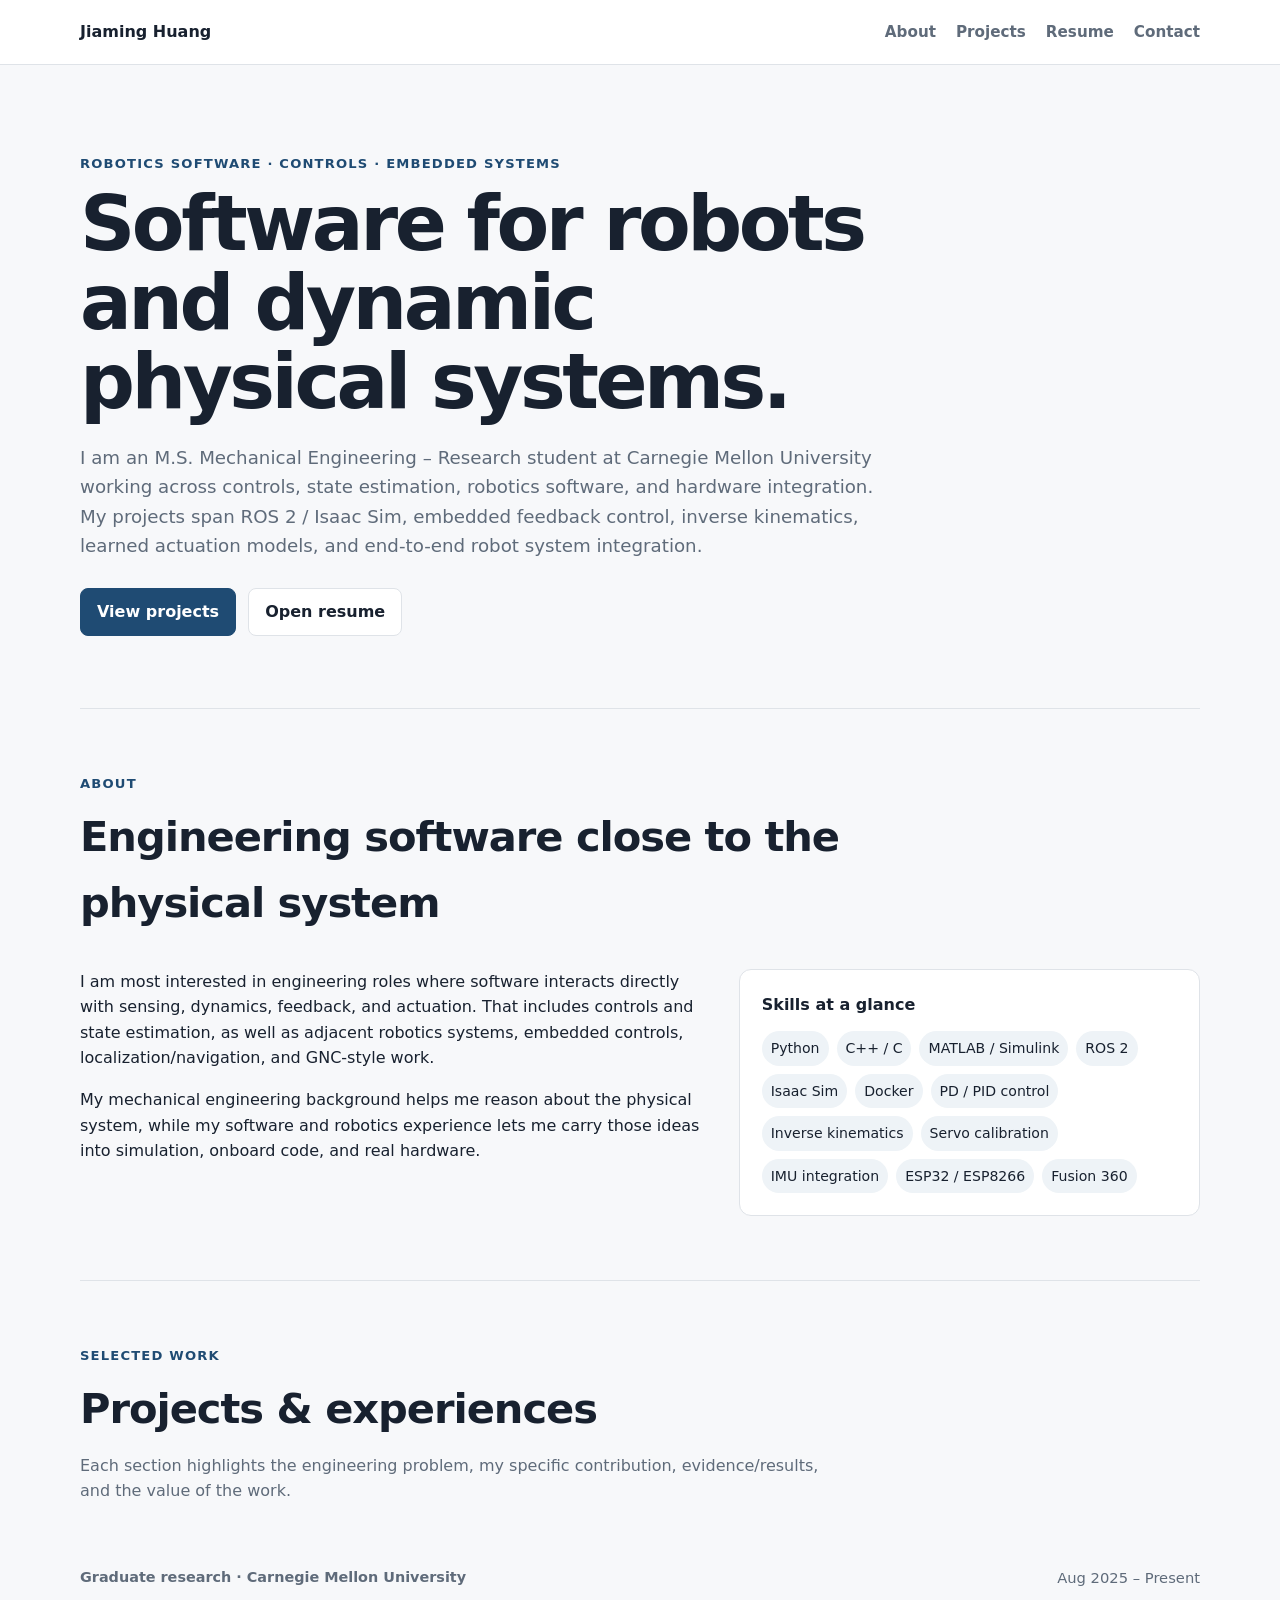
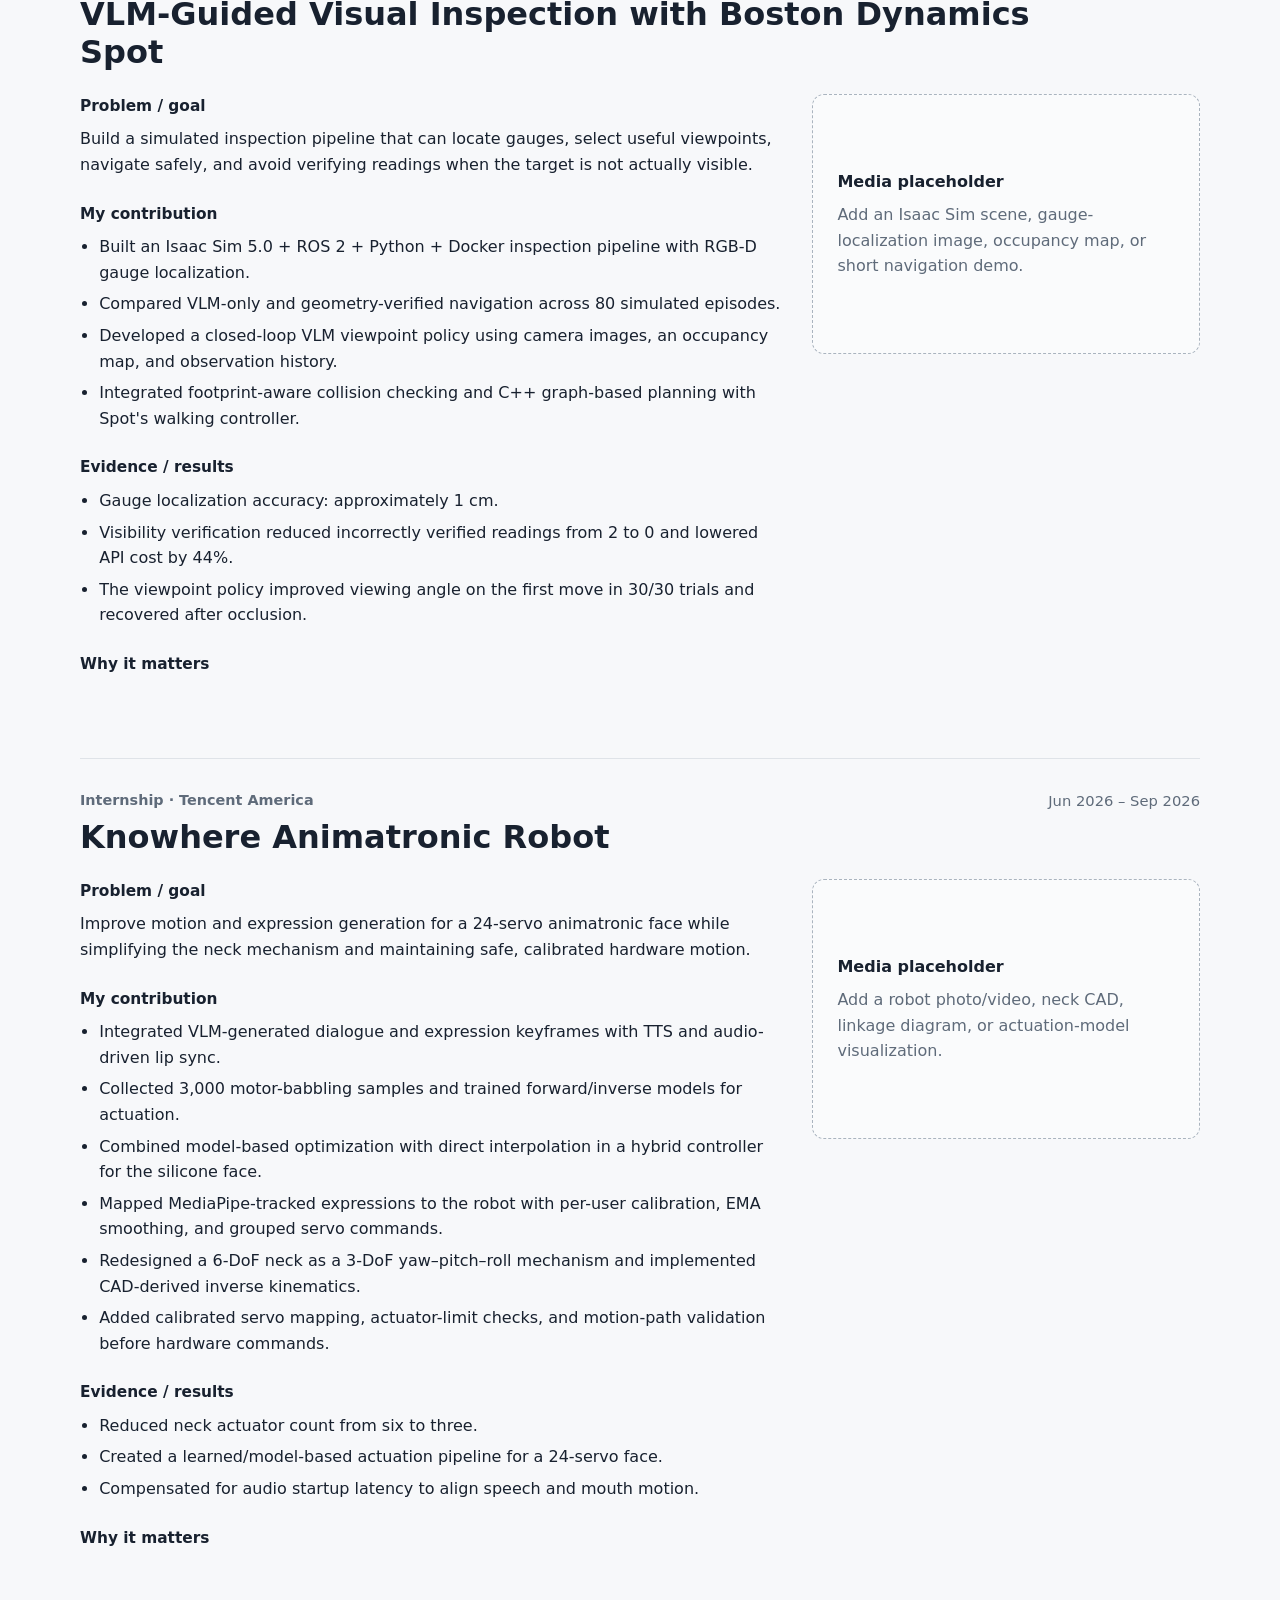
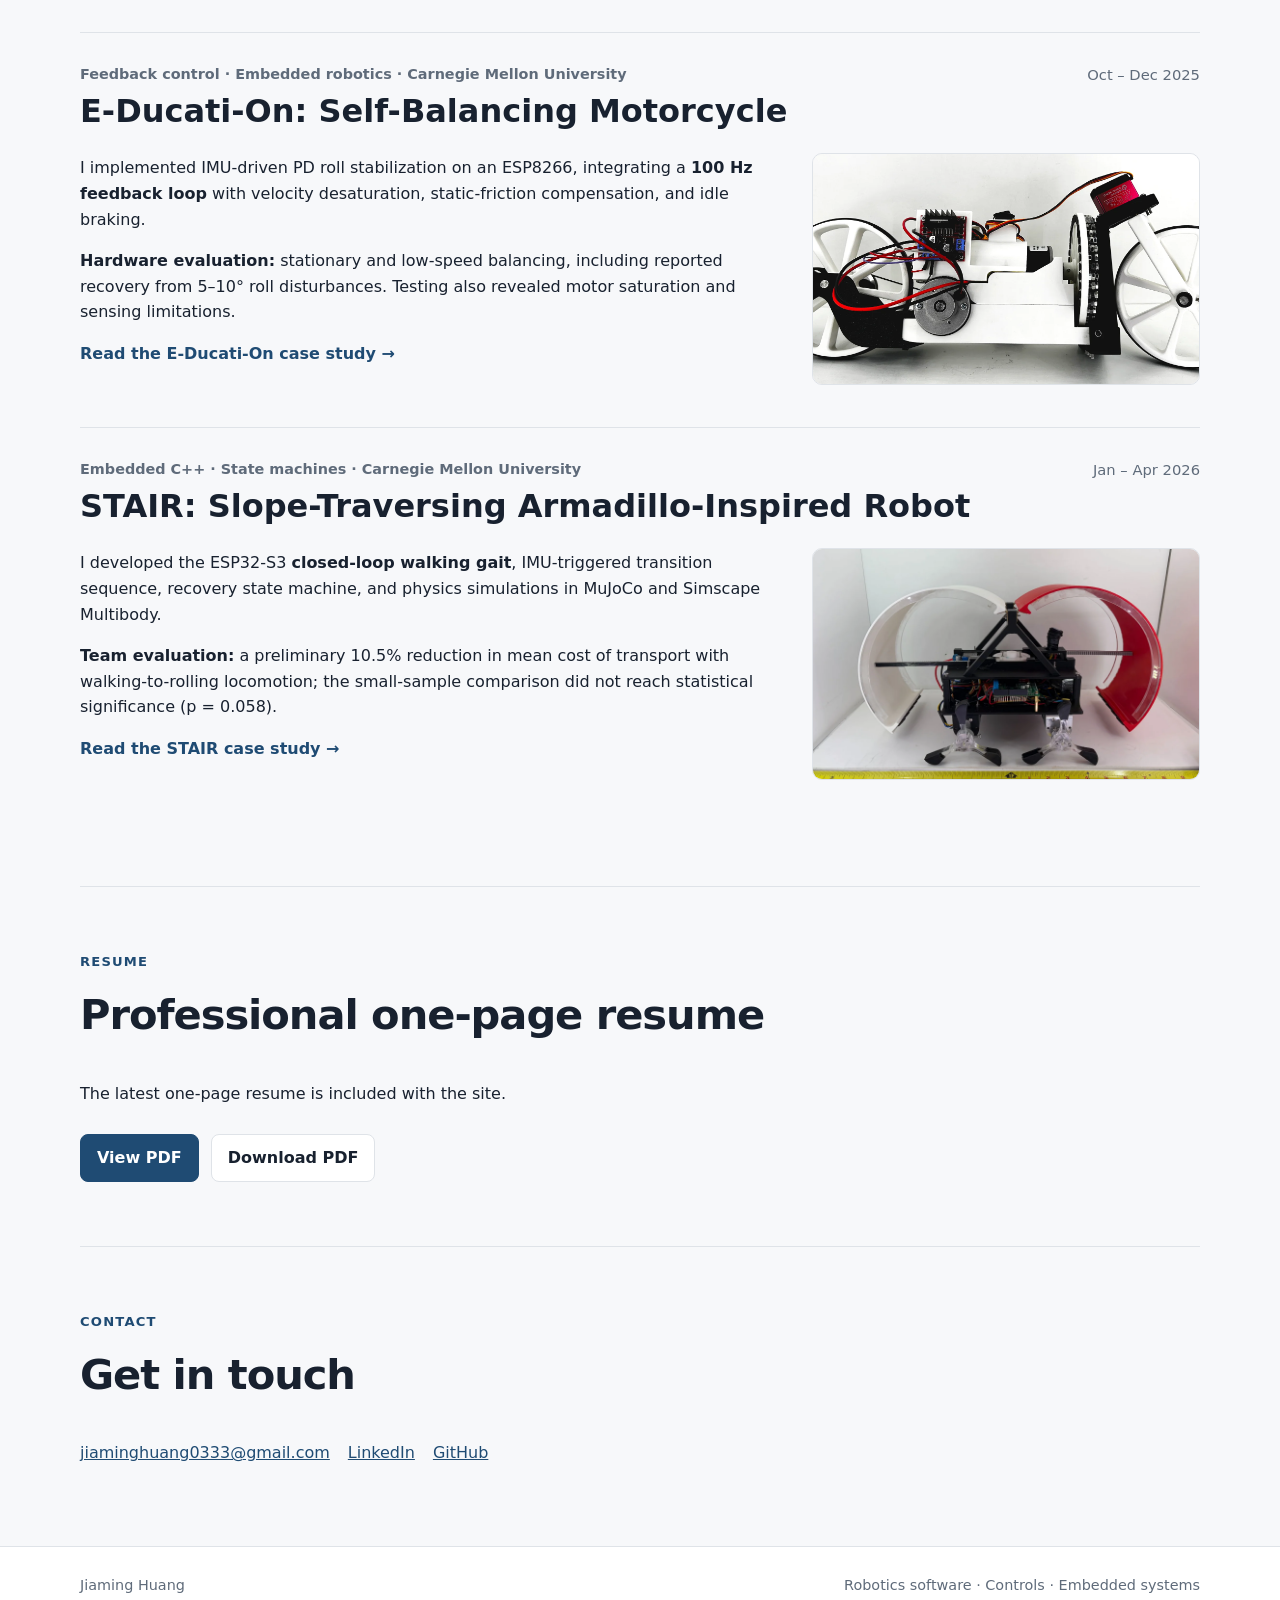
==== index.html @ e92d114f "Add files via upload Update STAIR and E-Ducati-On portfolio pages" ====
<!DOCTYPE html>
<html lang="en">
<head>
  <meta charset="UTF-8" />
  <meta name="viewport" content="width=device-width, initial-scale=1.0" />
  <meta name="description" content="Jiaming Huang — robotics software, controls, state estimation, and embedded systems portfolio." />
  <title>Jiaming Huang | Engineering Portfolio</title>
  <link rel="stylesheet" href="styles.css" />
</head>
<body>
  <header class="site-header">
    <div class="wrap nav-wrap">
      <a class="brand" href="#top">Jiaming Huang</a>
      <nav aria-label="Primary navigation">
        <a href="#about">About</a>
        <a href="#work">Projects</a>
        <a href="#resume">Resume</a>
        <a href="#contact">Contact</a>
      </nav>
    </div>
  </header>

  <main id="top">
    <section class="hero wrap">
      <p class="eyebrow">Robotics Software · Controls · Embedded Systems</p>
      <h1>Software for robots and dynamic physical systems.</h1>
      <p class="lede">
        I am an M.S. Mechanical Engineering – Research student at Carnegie Mellon University
        working across controls, state estimation, robotics software, and hardware integration.
        My projects span ROS 2 / Isaac Sim, embedded feedback control, inverse kinematics,
        learned actuation models, and end-to-end robot system integration.
      </p>
      <div class="hero-actions">
        <a class="button primary" href="#work">View projects</a>
        <a class="button secondary" href="assets/Jiaming_Huang_Resume.pdf" target="_blank" rel="noopener">Open resume</a>
      </div>
    </section>

    <section id="about" class="section wrap">
      <div class="section-heading">
        <p class="eyebrow">About</p>
        <h2>Engineering software close to the physical system</h2>
      </div>

      <div class="about-grid">
        <div>
          <p>
            I am most interested in engineering roles where software interacts directly with
            sensing, dynamics, feedback, and actuation. That includes controls and state estimation,
            as well as adjacent robotics systems, embedded controls, localization/navigation, and GNC-style work.
          </p>
          <p>
            My mechanical engineering background helps me reason about the physical system,
            while my software and robotics experience lets me carry those ideas into simulation,
            onboard code, and real hardware.
          </p>
        </div>

        <aside class="skills-card" aria-label="Skills at a glance">
          <h3>Skills at a glance</h3>
          <div class="chips">
            <span>Python</span><span>C++ / C</span><span>MATLAB / Simulink</span>
            <span>ROS 2</span><span>Isaac Sim</span><span>Docker</span>
            <span>PD / PID control</span><span>Inverse kinematics</span><span>Servo calibration</span>
            <span>IMU integration</span><span>ESP32 / ESP8266</span><span>Fusion 360</span>
          </div>
        </aside>
      </div>
    </section>

    <section id="work" class="section wrap">
      <div class="section-heading">
        <p class="eyebrow">Selected work</p>
        <h2>Projects & experiences</h2>
        <p class="section-intro">
          Each section highlights the engineering problem, my specific contribution,
          evidence/results, and the value of the work.
        </p>
      </div>

      <article class="project">
        <div class="project-topline">
          <div>
            <p class="project-kicker">Graduate research · Carnegie Mellon University</p>
            <h3>VLM-Guided Visual Inspection with Boston Dynamics Spot</h3>
          </div>
          <p class="project-date">Aug 2025 – Present</p>
        </div>

        <div class="project-grid">
          <div class="project-copy">
            <h4>Problem / goal</h4>
            <p>
              Build a simulated inspection pipeline that can locate gauges, select useful viewpoints,
              navigate safely, and avoid verifying readings when the target is not actually visible.
            </p>

            <h4>My contribution</h4>
            <ul>
              <li>Built an Isaac Sim 5.0 + ROS 2 + Python + Docker inspection pipeline with RGB-D gauge localization.</li>
              <li>Compared VLM-only and geometry-verified navigation across 80 simulated episodes.</li>
              <li>Developed a closed-loop VLM viewpoint policy using camera images, an occupancy map, and observation history.</li>
              <li>Integrated footprint-aware collision checking and C++ graph-based planning with Spot's walking controller.</li>
            </ul>

            <h4>Evidence / results</h4>
            <ul>
              <li>Gauge localization accuracy: approximately 1 cm.</li>
              <li>Visibility verification reduced incorrectly verified readings from 2 to 0 and lowered API cost by 44%.</li>
              <li>The viewpoint policy improved viewing angle on the first move in 30/30 trials and recovered after occlusion.</li>
            </ul>

            <h4>Why it matters</h4>
            <p class="placeholder-empty" aria-hidden="true"></p>
          </div>

          <div class="media-placeholder">
            <strong>Media placeholder</strong>
            <span>Add an Isaac Sim scene, gauge-localization image, occupancy map, or short navigation demo.</span>
          </div>
        </div>
      </article>

      <article class="project">
        <div class="project-topline">
          <div>
            <p class="project-kicker">Internship · Tencent America</p>
            <h3>Knowhere Animatronic Robot</h3>
          </div>
          <p class="project-date">Jun 2026 – Sep 2026</p>
        </div>

        <div class="project-grid">
          <div class="project-copy">
            <h4>Problem / goal</h4>
            <p>
              Improve motion and expression generation for a 24-servo animatronic face while
              simplifying the neck mechanism and maintaining safe, calibrated hardware motion.
            </p>

            <h4>My contribution</h4>
            <ul>
              <li>Integrated VLM-generated dialogue and expression keyframes with TTS and audio-driven lip sync.</li>
              <li>Collected 3,000 motor-babbling samples and trained forward/inverse models for actuation.</li>
              <li>Combined model-based optimization with direct interpolation in a hybrid controller for the silicone face.</li>
              <li>Mapped MediaPipe-tracked expressions to the robot with per-user calibration, EMA smoothing, and grouped servo commands.</li>
              <li>Redesigned a 6-DoF neck as a 3-DoF yaw–pitch–roll mechanism and implemented CAD-derived inverse kinematics.</li>
              <li>Added calibrated servo mapping, actuator-limit checks, and motion-path validation before hardware commands.</li>
            </ul>

            <h4>Evidence / results</h4>
            <ul>
              <li>Reduced neck actuator count from six to three.</li>
              <li>Created a learned/model-based actuation pipeline for a 24-servo face.</li>
              <li>Compensated for audio startup latency to align speech and mouth motion.</li>
            </ul>

            <h4>Why it matters</h4>
            <p class="placeholder-empty" aria-hidden="true"></p>
          </div>

          <div class="media-placeholder">
            <strong>Media placeholder</strong>
            <span>Add a robot photo/video, neck CAD, linkage diagram, or actuation-model visualization.</span>
          </div>
        </div>
      </article>

      <article class="project project-preview" aria-labelledby="ducati-preview-title">
        <div class="project-topline">
          <div><p class="project-kicker">Feedback control · Embedded robotics · Carnegie Mellon University</p><h3 id="ducati-preview-title">E-Ducati-On: Self-Balancing Motorcycle</h3></div>
          <p class="project-date">Oct – Dec 2025</p>
        </div>
        <div class="project-grid">
          <div class="project-copy">
            <p>I implemented IMU-driven PD roll stabilization on an ESP8266, integrating a <strong>100 Hz feedback loop</strong> with velocity desaturation, static-friction compensation, and idle braking.</p>
            <p><strong>Hardware evaluation:</strong> stationary and low-speed balancing, including reported recovery from 5–10° roll disturbances. Testing also revealed motor saturation and sensing limitations.</p>
            <p><a class="project-read-link" href="projects/e-ducati-on.html">Read the E-Ducati-On case study →</a></p>
          </div>
          <a class="project-thumbnail" href="projects/e-ducati-on.html" aria-label="Read E-Ducati-On project page">
            <img src="assets/projects/ducati/prototype.webp" alt="Completed E-Ducati-On reaction-wheel motorcycle prototype" loading="lazy" />
          </a>
        </div>
      </article>

      <article class="project project-preview" aria-labelledby="stair-preview-title">
        <div class="project-topline">
          <div><p class="project-kicker">Embedded C++ · State machines · Carnegie Mellon University</p><h3 id="stair-preview-title">STAIR: Slope-Traversing Armadillo-Inspired Robot</h3></div>
          <p class="project-date">Jan – Apr 2026</p>
        </div>
        <div class="project-grid">
          <div class="project-copy">
            <p>I developed the ESP32-S3 <strong>closed-loop walking gait</strong>, IMU-triggered transition sequence, recovery state machine, and physics simulations in MuJoCo and Simscape Multibody.</p>
            <p><strong>Team evaluation:</strong> a preliminary 10.5% reduction in mean cost of transport with walking-to-rolling locomotion; the small-sample comparison did not reach statistical significance (p = 0.058).</p>
            <p><a class="project-read-link" href="projects/stair.html">Read the STAIR case study →</a></p>
          </div>
          <a class="project-thumbnail" href="projects/stair.html" aria-label="Read STAIR project page">
            <img src="assets/projects/stair/walking.webp" alt="STAIR robot with shell open in walking configuration" loading="lazy" />
          </a>
        </div>
      </article>
    </section>

    <section id="resume" class="section wrap">
      <div class="section-heading">
        <p class="eyebrow">Resume</p>
        <h2>Professional one-page resume</h2>
      </div>
      <p>The latest one-page resume is included with the site.</p>
      <div class="hero-actions">
        <a class="button primary" href="assets/Jiaming_Huang_Resume.pdf" target="_blank" rel="noopener">View PDF</a>
        <a class="button secondary" href="assets/Jiaming_Huang_Resume.pdf" download>Download PDF</a>
      </div>
    </section>

    <section id="contact" class="section wrap">
      <div class="section-heading">
        <p class="eyebrow">Contact</p>
        <h2>Get in touch</h2>
      </div>
      <p class="contact-links">
        <a href="mailto:jiaminghuang0333@gmail.com">jiaminghuang0333@gmail.com</a>
        <a href="https://linkedin.com/in/jiaming-huang033" target="_blank" rel="noopener">LinkedIn</a>
        <a href="https://github.com/Jerry031902" target="_blank" rel="noopener">GitHub</a>
      </p>
    </section>
  </main>

  <footer>
    <div class="wrap footer-inner">
      <span>Jiaming Huang</span>
      <span>Robotics software · Controls · Embedded systems</span>
    </div>
  </footer>
</body>
</html>
---- styles.css ----
* { box-sizing: border-box; }

:root {
  --bg: #f7f8fa;
  --surface: #ffffff;
  --text: #18212f;
  --muted: #5f6b7a;
  --border: #dfe3e8;
  --accent: #1f4b73;
  --accent-dark: #173854;
  --chip: #eef3f7;
  --max: 1120px;
}

html { scroll-behavior: smooth; }

body {
  margin: 0;
  font-family: Inter, ui-sans-serif, system-ui, -apple-system, BlinkMacSystemFont, "Segoe UI", sans-serif;
  background: var(--bg);
  color: var(--text);
  line-height: 1.6;
}

a { color: var(--accent); }
.wrap { width: min(var(--max), calc(100% - 40px)); margin: 0 auto; }

.site-header {
  position: sticky;
  top: 0;
  z-index: 20;
  background: rgba(255,255,255,.95);
  border-bottom: 1px solid var(--border);
  backdrop-filter: blur(8px);
}

.nav-wrap {
  min-height: 64px;
  display: flex;
  align-items: center;
  justify-content: space-between;
  gap: 24px;
}

.brand { color: var(--text); font-weight: 700; text-decoration: none; }
nav { display: flex; flex-wrap: wrap; gap: 20px; }
nav a { color: var(--muted); text-decoration: none; font-size: .95rem; font-weight: 600; }
nav a:hover, nav a:focus { color: var(--text); }

.hero { padding: 88px 0 72px; }
.eyebrow {
  margin: 0 0 10px;
  color: var(--accent);
  font-size: .82rem;
  font-weight: 750;
  letter-spacing: .09em;
  text-transform: uppercase;
}

h1,h2,h3,h4,p { margin-top: 0; }
h1 {
  max-width: 850px;
  margin-bottom: 22px;
  font-size: clamp(2.4rem,6vw,4.9rem);
  line-height: 1.03;
  letter-spacing: -.045em;
}
.lede { max-width: 820px; color: var(--muted); font-size: 1.14rem; }

.hero-actions { display: flex; flex-wrap: wrap; gap: 12px; margin-top: 28px; }
.button {
  display: inline-block;
  padding: 10px 16px;
  border: 1px solid var(--border);
  border-radius: 8px;
  font-weight: 700;
  text-decoration: none;
}
.button.primary { background: var(--accent); border-color: var(--accent); color: white; }
.button.primary:hover,.button.primary:focus { background: var(--accent-dark); }
.button.secondary { background: white; color: var(--text); }

.section { padding: 64px 0; border-top: 1px solid var(--border); }
.section-heading { max-width: 760px; margin-bottom: 32px; }
.section-heading h2 { margin-bottom: 10px; font-size: clamp(1.8rem,4vw,2.6rem); letter-spacing: -.025em; }
.section-intro { color: var(--muted); }

.about-grid {
  display: grid;
  grid-template-columns: 1.35fr 1fr;
  gap: 36px;
  align-items: start;
}

.skills-card {
  padding: 22px;
  background: var(--surface);
  border: 1px solid var(--border);
  border-radius: 12px;
}
.skills-card h3 { margin-bottom: 14px; font-size: 1rem; }

.chips { display: flex; flex-wrap: wrap; gap: 8px; }
.chips span {
  padding: 6px 9px;
  background: var(--chip);
  border-radius: 999px;
  font-size: .88rem;
}

.project { padding: 30px 0 42px; border-top: 1px solid var(--border); }
.project:first-of-type { border-top: 0; }
.project-topline {
  display: flex;
  justify-content: space-between;
  gap: 20px;
  align-items: start;
  margin-bottom: 22px;
}
.project-kicker { margin-bottom: 6px; color: var(--muted); font-size: .9rem; font-weight: 650; }
.project h3 { margin-bottom: 0; font-size: clamp(1.35rem,3vw,2rem); line-height: 1.2; }
.project-date { color: var(--muted); white-space: nowrap; font-size: .92rem; }

.project-grid {
  display: grid;
  grid-template-columns: 1.45fr .8fr;
  gap: 30px;
  align-items: start;
}
.project-copy h4 { margin: 24px 0 8px; font-size: .96rem; }
.project-copy h4:first-child { margin-top: 0; }
.project-copy ul { margin-top: 0; padding-left: 1.2rem; }
.project-copy li + li { margin-top: 6px; }

.media-placeholder {
  min-height: 260px;
  padding: 24px;
  border: 1px dashed #aab4bf;
  border-radius: 12px;
  background: #fafbfc;
  display: flex;
  flex-direction: column;
  justify-content: center;
  gap: 8px;
  color: var(--muted);
}
.media-placeholder strong { color: var(--text); }

.contact-links { display: flex; flex-wrap: wrap; gap: 18px; }

footer { border-top: 1px solid var(--border); background: white; }
.footer-inner {
  min-height: 76px;
  display: flex;
  align-items: center;
  justify-content: space-between;
  gap: 24px;
  color: var(--muted);
  font-size: .9rem;
}

@media (max-width: 800px) {
  .about-grid,.project-grid { grid-template-columns: 1fr; }
  .project-topline { flex-direction: column; }
  .project-date { white-space: normal; }
}

@media (max-width: 620px) {
  .wrap { width: min(var(--max), calc(100% - 28px)); }
  .nav-wrap { align-items: flex-start; flex-direction: column; padding: 12px 0; }
  nav { gap: 14px; }
  .hero { padding: 64px 0 48px; }
  .footer-inner { align-items: flex-start; flex-direction: column; justify-content: center; padding: 20px 0; }
}

.placeholder-empty { min-height: 1rem; }

.why-placeholder {
  min-height: 0.8rem;
  margin: 0;
}

/* Homepage previews for finished case studies. */
.project-preview .project-copy > p { max-width:700px; }
.project-preview .project-grid { align-items:center; }
.project-read-link { text-decoration:none; font-weight:700; }
.project-read-link:hover,.project-read-link:focus { text-decoration:underline; }
.project-thumbnail { display:block; }
.project-thumbnail img { display:block; width:100%; aspect-ratio:5/3; object-fit:cover; background:white; border:1px solid var(--border); border-radius:10px; }
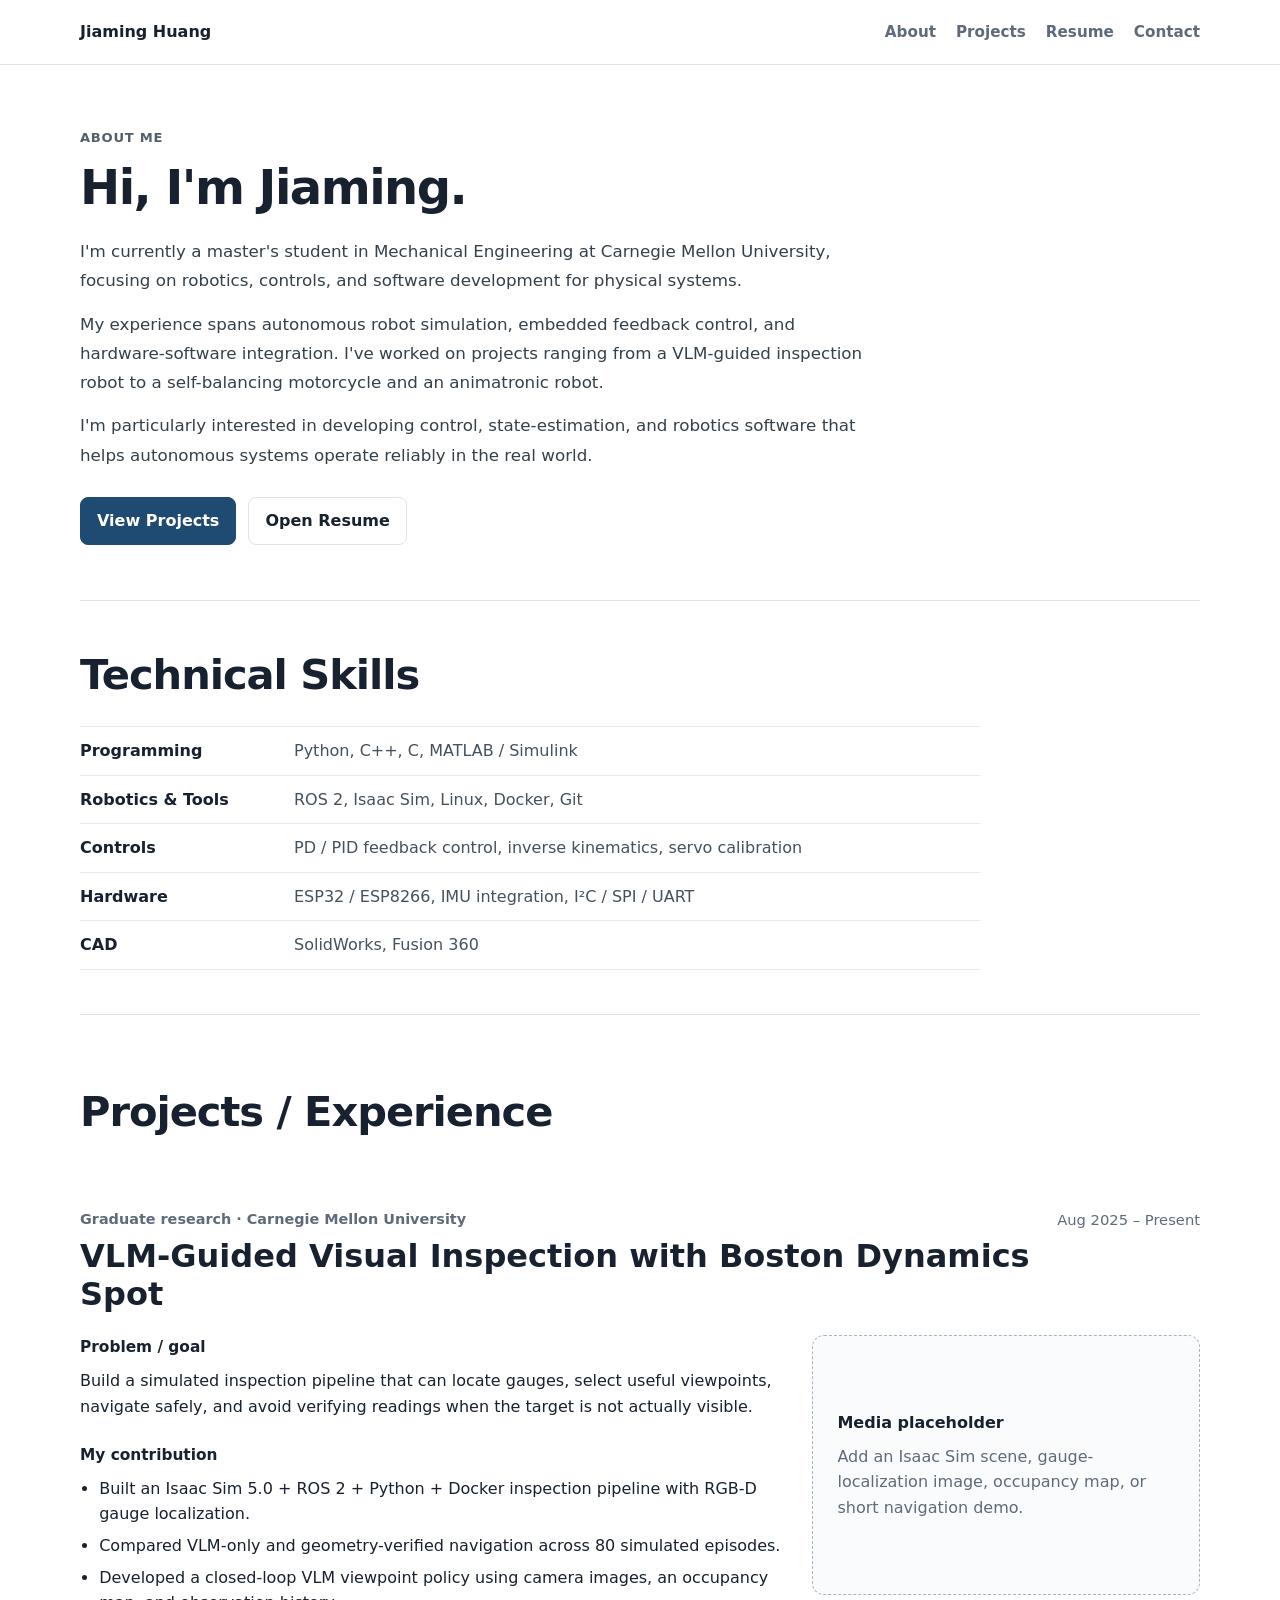
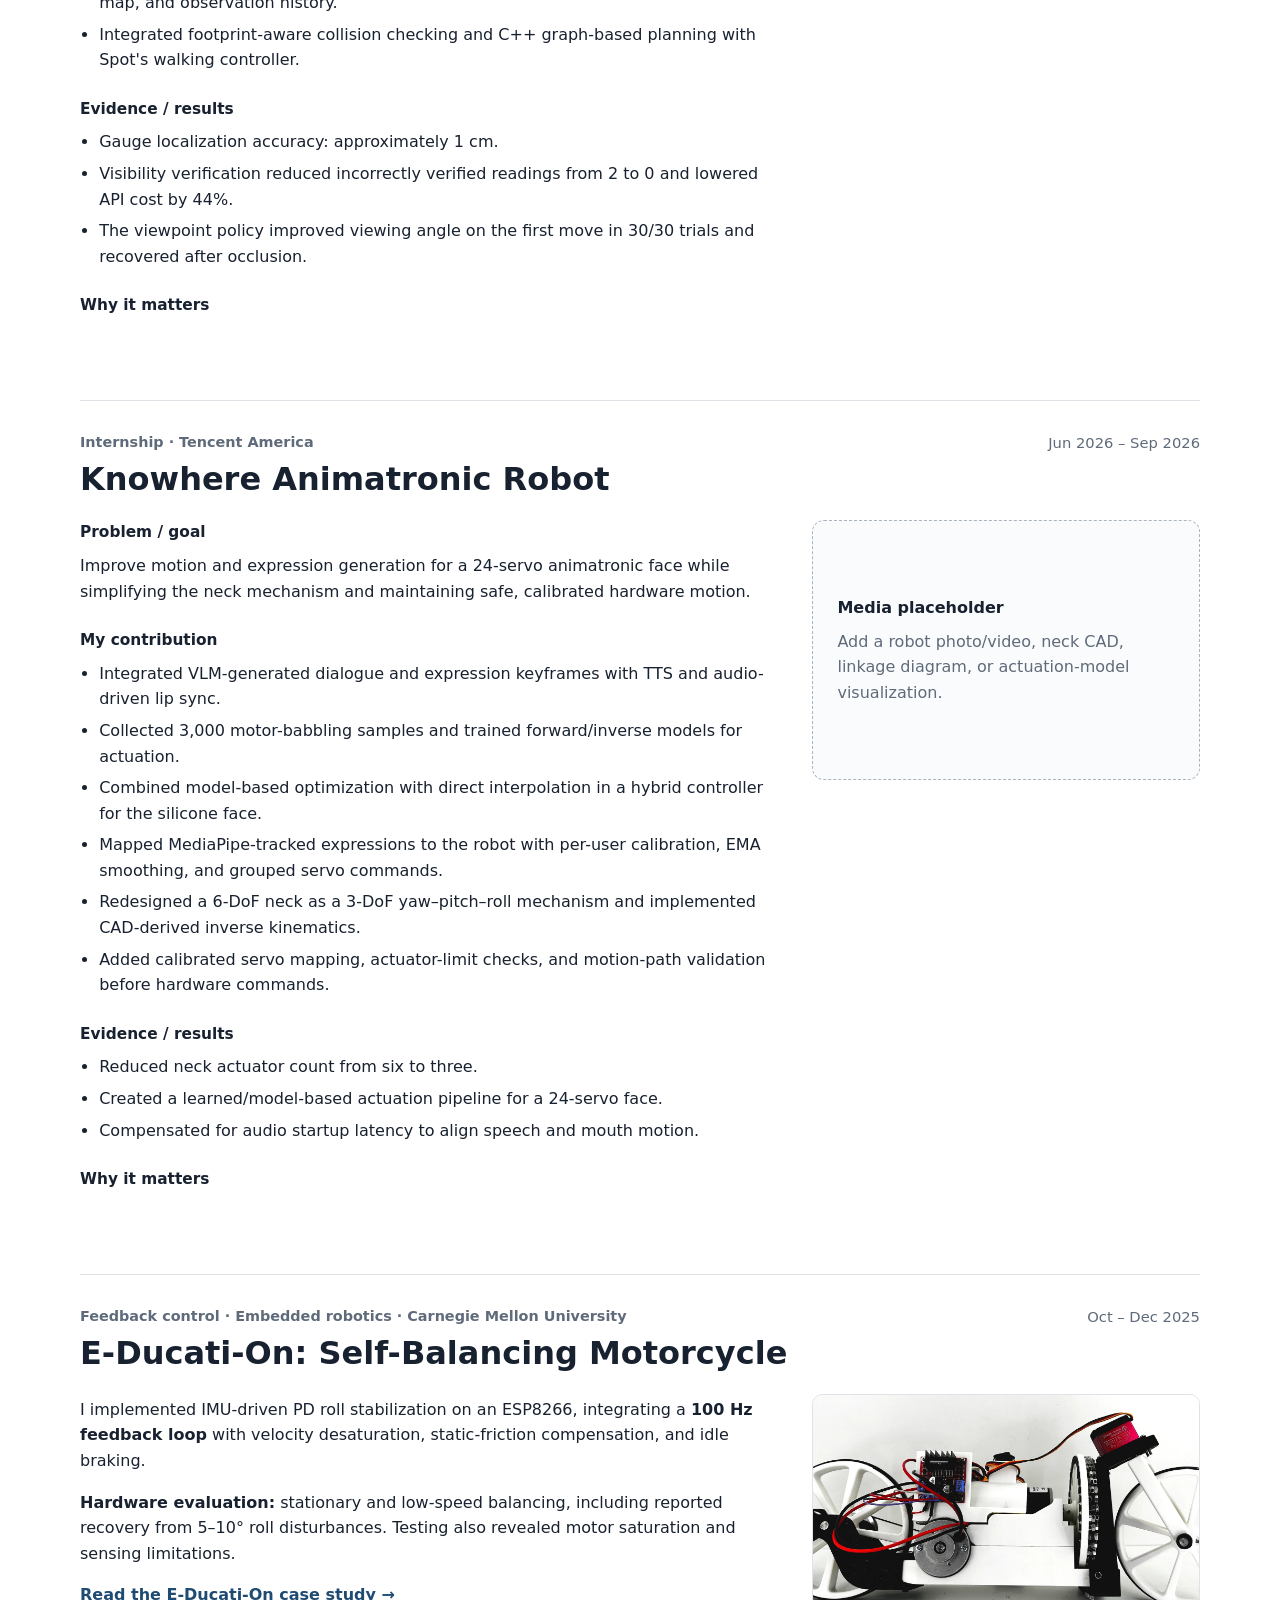
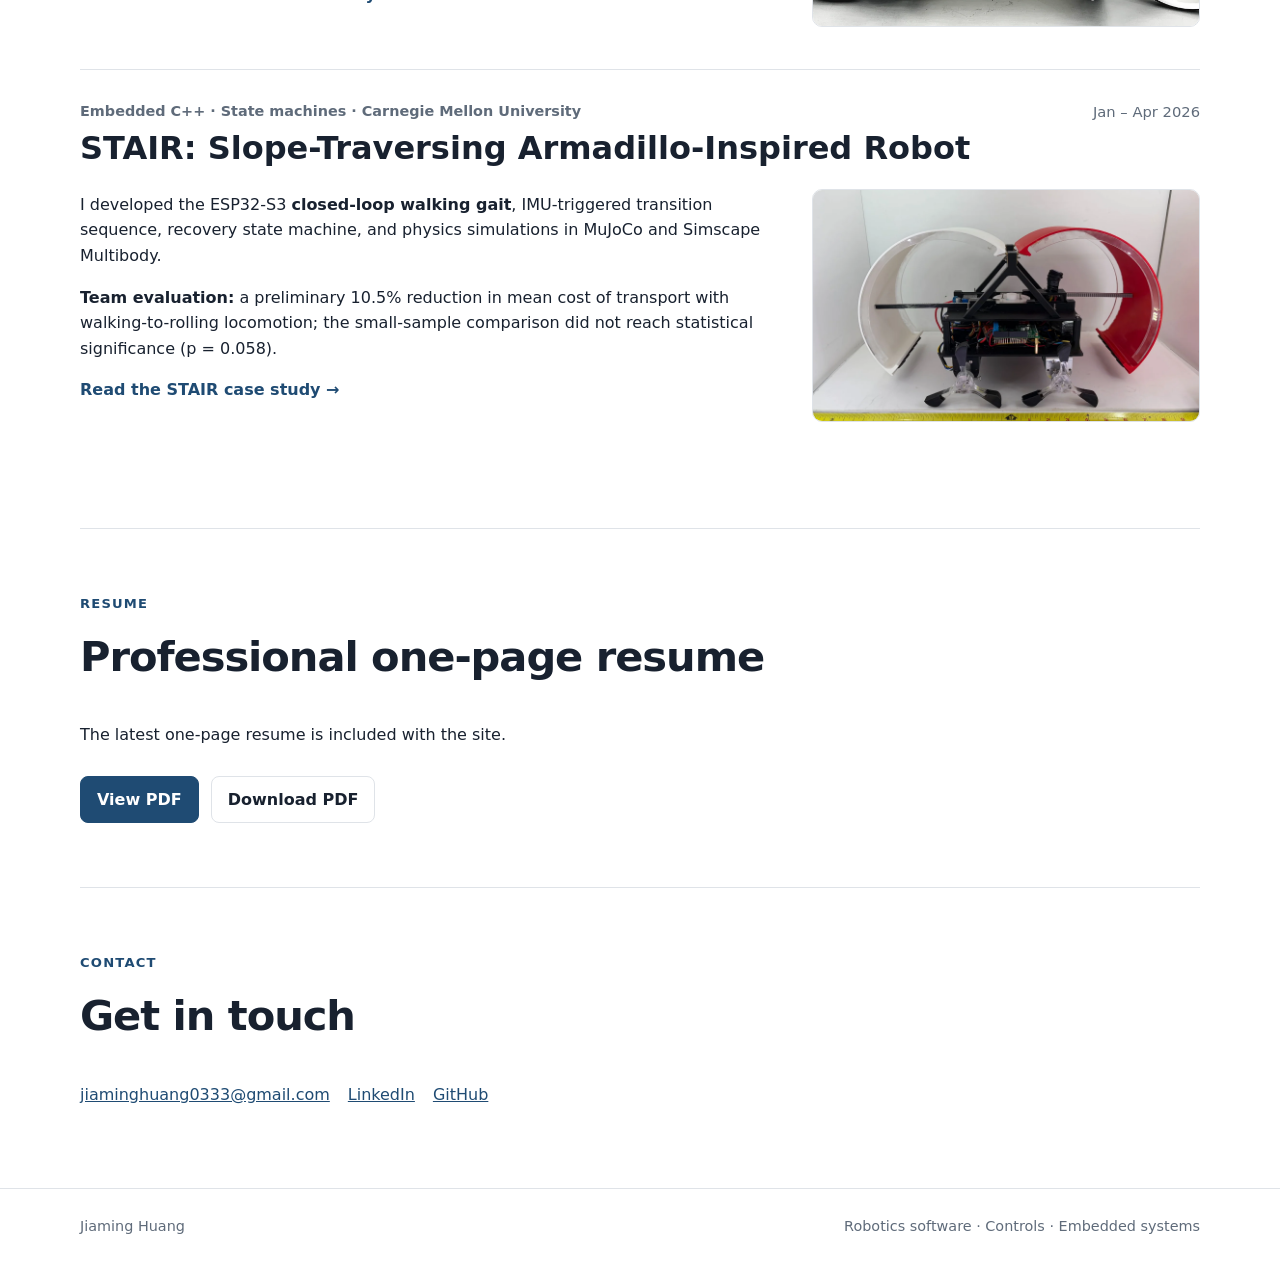
==== commit 3cd6f39e: "Add files via upload" ====
--- a/index.html
+++ b/index.html
@@ -21,61 +21,36 @@
   </header>
 
   <main id="top">
-    <section class="hero wrap">
-      <p class="eyebrow">Robotics Software · Controls · Embedded Systems</p>
-      <h1>Software for robots and dynamic physical systems.</h1>
-      <p class="lede">
-        I am an M.S. Mechanical Engineering – Research student at Carnegie Mellon University
-        working across controls, state estimation, robotics software, and hardware integration.
-        My projects span ROS 2 / Isaac Sim, embedded feedback control, inverse kinematics,
-        learned actuation models, and end-to-end robot system integration.
-      </p>
-      <div class="hero-actions">
-        <a class="button primary" href="#work">View projects</a>
-        <a class="button secondary" href="assets/Jiaming_Huang_Resume.pdf" target="_blank" rel="noopener">Open resume</a>
-      </div>
-    </section>
-
-    <section id="about" class="section wrap">
-      <div class="section-heading">
-        <p class="eyebrow">About</p>
-        <h2>Engineering software close to the physical system</h2>
-      </div>
-
-      <div class="about-grid">
-        <div>
-          <p>
-            I am most interested in engineering roles where software interacts directly with
-            sensing, dynamics, feedback, and actuation. That includes controls and state estimation,
-            as well as adjacent robotics systems, embedded controls, localization/navigation, and GNC-style work.
-          </p>
-          <p>
-            My mechanical engineering background helps me reason about the physical system,
-            while my software and robotics experience lets me carry those ideas into simulation,
-            onboard code, and real hardware.
-          </p>
-        </div>
-
-        <aside class="skills-card" aria-label="Skills at a glance">
-          <h3>Skills at a glance</h3>
-          <div class="chips">
-            <span>Python</span><span>C++ / C</span><span>MATLAB / Simulink</span>
-            <span>ROS 2</span><span>Isaac Sim</span><span>Docker</span>
-            <span>PD / PID control</span><span>Inverse kinematics</span><span>Servo calibration</span>
-            <span>IMU integration</span><span>ESP32 / ESP8266</span><span>Fusion 360</span>
-          </div>
-        </aside>
-      </div>
+    <section id="about" class="home-about wrap" aria-labelledby="about-title">
+      <p class="eyebrow">About Me</p>
+      <h1 id="about-title">Hi, I'm Jiaming.</h1>
+      <div class="home-about-copy">
+        <p>I'm currently a master's student in Mechanical Engineering at Carnegie Mellon University, focusing on robotics, controls, and software development for physical systems.</p>
+        <p>My experience spans autonomous robot simulation, embedded feedback control, and hardware-software integration. I've worked on projects ranging from a VLM-guided inspection robot to a self-balancing motorcycle and an animatronic robot.</p>
+        <p>I'm particularly interested in developing control, state-estimation, and robotics software that helps autonomous systems operate reliably in the real world.</p>
+      </div>
+      <div class="hero-actions" aria-label="Portfolio links">
+        <a class="button primary" href="#work">View Projects</a>
+        <a class="button secondary" href="assets/Jiaming_Huang_Resume.pdf" target="_blank" rel="noopener">Open Resume</a>
+      </div>
+    </section>
+
+    <section id="skills" class="section wrap skills-section" aria-labelledby="skills-title">
+      <div class="section-heading">
+        <h2 id="skills-title">Technical Skills</h2>
+      </div>
+      <dl class="skills-list">
+        <div class="skills-row"><dt>Programming</dt><dd>Python, C++, C, MATLAB / Simulink</dd></div>
+        <div class="skills-row"><dt>Robotics &amp; Tools</dt><dd>ROS 2, Isaac Sim, Linux, Docker, Git</dd></div>
+        <div class="skills-row"><dt>Controls</dt><dd>PD / PID feedback control, inverse kinematics, servo calibration</dd></div>
+        <div class="skills-row"><dt>Hardware</dt><dd>ESP32 / ESP8266, IMU integration, I²C / SPI / UART</dd></div>
+        <div class="skills-row"><dt>CAD</dt><dd>SolidWorks, Fusion 360</dd></div>
+      </dl>
     </section>
 
     <section id="work" class="section wrap">
       <div class="section-heading">
-        <p class="eyebrow">Selected work</p>
-        <h2>Projects & experiences</h2>
-        <p class="section-intro">
-          Each section highlights the engineering problem, my specific contribution,
-          evidence/results, and the value of the work.
-        </p>
+        <h2>Projects / Experience</h2>
       </div>
 
       <article class="project">
--- a/styles.css
+++ b/styles.css
@@ -1,7 +1,7 @@
 * { box-sizing: border-box; }
 
 :root {
-  --bg: #f7f8fa;
+  --bg: #ffffff;
   --surface: #ffffff;
   --text: #18212f;
   --muted: #5f6b7a;
@@ -47,7 +47,6 @@
 nav a { color: var(--muted); text-decoration: none; font-size: .95rem; font-weight: 600; }
 nav a:hover, nav a:focus { color: var(--text); }
 
-.hero { padding: 88px 0 72px; }
 .eyebrow {
   margin: 0 0 10px;
   color: var(--accent);
@@ -58,14 +57,6 @@
 }
 
 h1,h2,h3,h4,p { margin-top: 0; }
-h1 {
-  max-width: 850px;
-  margin-bottom: 22px;
-  font-size: clamp(2.4rem,6vw,4.9rem);
-  line-height: 1.03;
-  letter-spacing: -.045em;
-}
-.lede { max-width: 820px; color: var(--muted); font-size: 1.14rem; }
 
 .hero-actions { display: flex; flex-wrap: wrap; gap: 12px; margin-top: 28px; }
 .button {
@@ -85,28 +76,51 @@
 .section-heading h2 { margin-bottom: 10px; font-size: clamp(1.8rem,4vw,2.6rem); letter-spacing: -.025em; }
 .section-intro { color: var(--muted); }
 
-.about-grid {
+
+/* Concise personal introduction; no oversized marketing hero. */
+.home-about {
+  padding: 62px 0 55px;
+  scroll-margin-top: 80px;
+}
+.home-about .eyebrow {
+  color: #53606b;
+  font-size: .82rem;
+  letter-spacing: .055em;
+  margin-bottom: 12px;
+}
+.home-about h1 {
+  max-width: 850px;
+  margin: 0 0 22px;
+  font-size: clamp(2.15rem, 4.4vw, 3rem);
+  line-height: 1.15;
+  letter-spacing: -.032em;
+  font-weight: 700;
+}
+.home-about-copy {
+  max-width: 800px;
+  font-size: 1.045rem;
+  line-height: 1.75;
+  color: #34404a;
+}
+.home-about-copy p { margin: 0 0 14px; }
+.home-about-copy p:last-child { margin-bottom: 0; }
+.home-about .hero-actions { margin-top: 27px; }
+
+/* Simple categorized skills list; no pills or decorative cards. */
+.skills-section { padding-top: 41px; padding-bottom: 44px; }
+.skills-section .section-heading { margin-bottom: 18px; }
+.skills-list { margin: 0; max-width: 900px; }
+.skills-row {
   display: grid;
-  grid-template-columns: 1.35fr 1fr;
-  gap: 36px;
-  align-items: start;
-}
-
-.skills-card {
-  padding: 22px;
-  background: var(--surface);
-  border: 1px solid var(--border);
-  border-radius: 12px;
-}
-.skills-card h3 { margin-bottom: 14px; font-size: 1rem; }
-
-.chips { display: flex; flex-wrap: wrap; gap: 8px; }
-.chips span {
-  padding: 6px 9px;
-  background: var(--chip);
-  border-radius: 999px;
-  font-size: .88rem;
-}
+  grid-template-columns: 190px minmax(0, 1fr);
+  column-gap: 24px;
+  padding: 11px 0;
+  border-bottom: 1px solid #e7eaed;
+}
+.skills-row:first-child { border-top: 1px solid #e7eaed; }
+.skills-row dt { font-weight: 700; color: var(--text); }
+.skills-row dd { margin: 0; color: #45515c; }
+section[id] { scroll-margin-top: 86px; }
 
 .project { padding: 30px 0 42px; border-top: 1px solid var(--border); }
 .project:first-of-type { border-top: 0; }
@@ -160,7 +174,7 @@
 }
 
 @media (max-width: 800px) {
-  .about-grid,.project-grid { grid-template-columns: 1fr; }
+  .project-grid { grid-template-columns: 1fr; }
   .project-topline { flex-direction: column; }
   .project-date { white-space: normal; }
 }
@@ -169,7 +183,12 @@
   .wrap { width: min(var(--max), calc(100% - 28px)); }
   .nav-wrap { align-items: flex-start; flex-direction: column; padding: 12px 0; }
   nav { gap: 14px; }
-  .hero { padding: 64px 0 48px; }
+  .home-about { padding: 42px 0 36px; }
+  .home-about h1 { margin-bottom: 18px; }
+  .home-about-copy { font-size: .99rem; }
+  .skills-row { grid-template-columns: 1fr; row-gap: 3px; padding: 9px 0; }
+  .skills-row dt { font-size: .93rem; }
+  .skills-row dd { font-size: .96rem; }
   .footer-inner { align-items: flex-start; flex-direction: column; justify-content: center; padding: 20px 0; }
 }
 
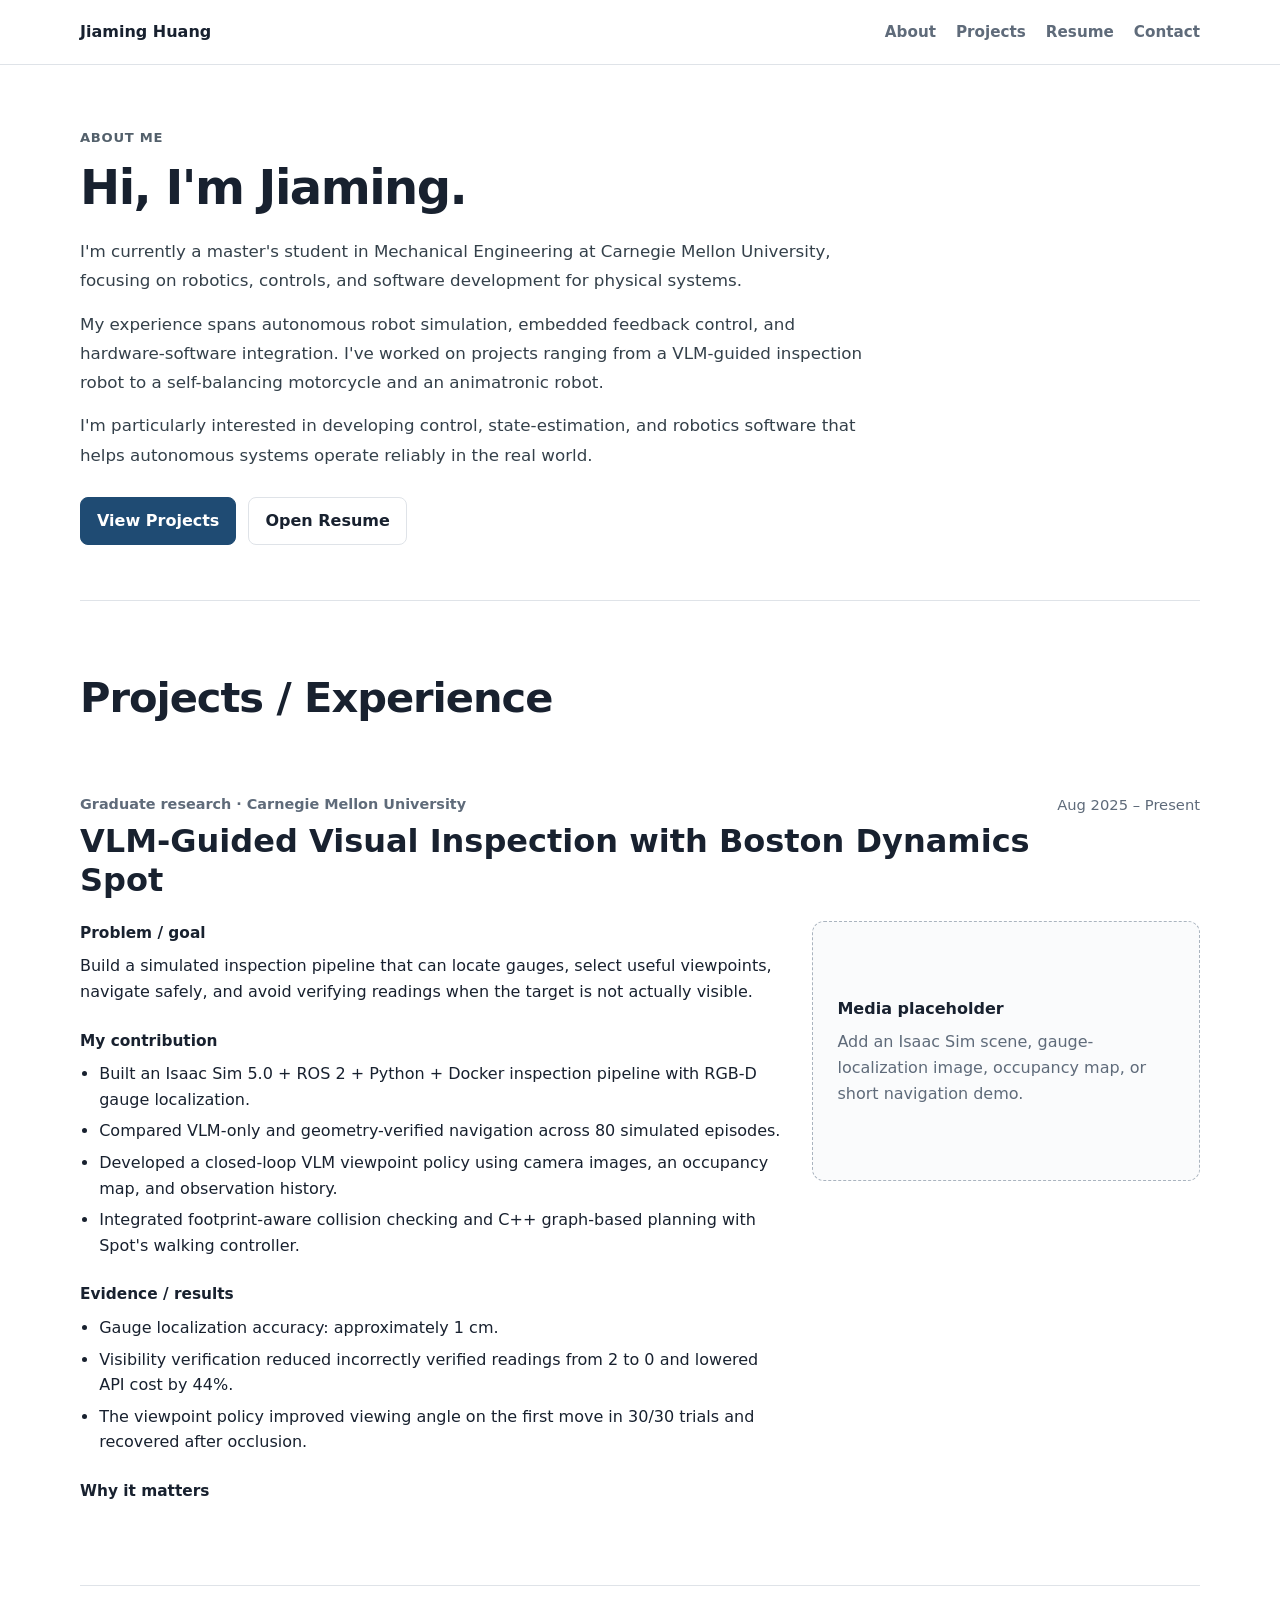
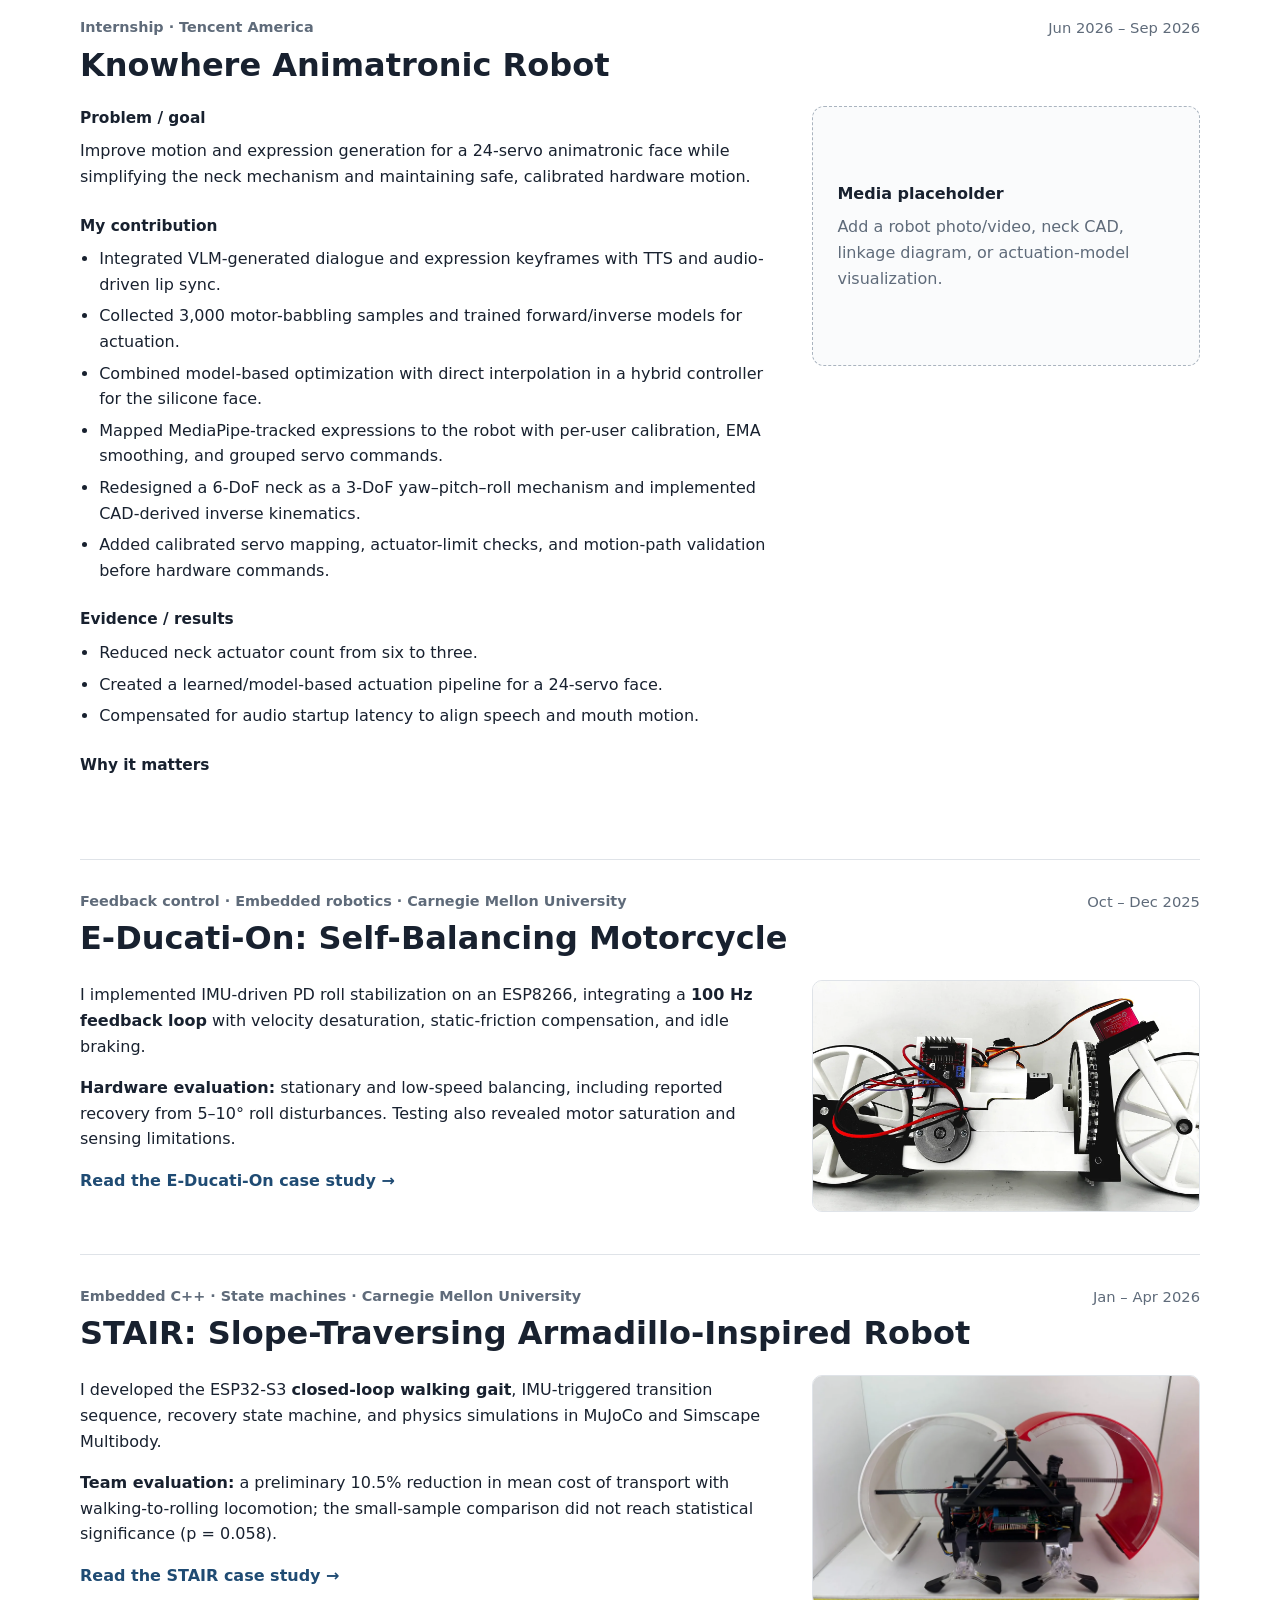
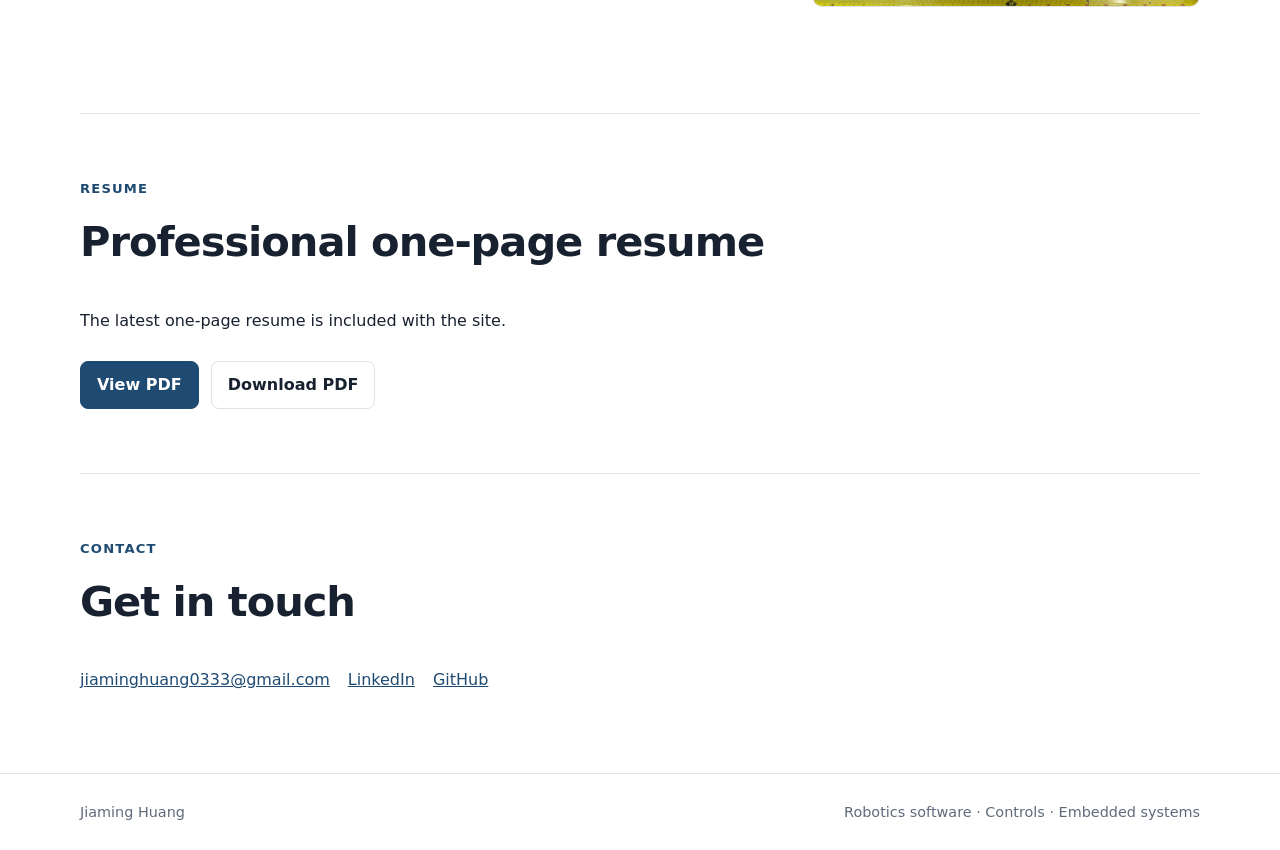
==== commit 5faac30a: "Add files via upload" ====
--- a/index.html
+++ b/index.html
@@ -33,19 +33,6 @@
         <a class="button primary" href="#work">View Projects</a>
         <a class="button secondary" href="assets/Jiaming_Huang_Resume.pdf" target="_blank" rel="noopener">Open Resume</a>
       </div>
-    </section>
-
-    <section id="skills" class="section wrap skills-section" aria-labelledby="skills-title">
-      <div class="section-heading">
-        <h2 id="skills-title">Technical Skills</h2>
-      </div>
-      <dl class="skills-list">
-        <div class="skills-row"><dt>Programming</dt><dd>Python, C++, C, MATLAB / Simulink</dd></div>
-        <div class="skills-row"><dt>Robotics &amp; Tools</dt><dd>ROS 2, Isaac Sim, Linux, Docker, Git</dd></div>
-        <div class="skills-row"><dt>Controls</dt><dd>PD / PID feedback control, inverse kinematics, servo calibration</dd></div>
-        <div class="skills-row"><dt>Hardware</dt><dd>ESP32 / ESP8266, IMU integration, I²C / SPI / UART</dd></div>
-        <div class="skills-row"><dt>CAD</dt><dd>SolidWorks, Fusion 360</dd></div>
-      </dl>
     </section>
 
     <section id="work" class="section wrap">
--- a/styles.css
+++ b/styles.css
@@ -106,20 +106,6 @@
 .home-about-copy p:last-child { margin-bottom: 0; }
 .home-about .hero-actions { margin-top: 27px; }
 
-/* Simple categorized skills list; no pills or decorative cards. */
-.skills-section { padding-top: 41px; padding-bottom: 44px; }
-.skills-section .section-heading { margin-bottom: 18px; }
-.skills-list { margin: 0; max-width: 900px; }
-.skills-row {
-  display: grid;
-  grid-template-columns: 190px minmax(0, 1fr);
-  column-gap: 24px;
-  padding: 11px 0;
-  border-bottom: 1px solid #e7eaed;
-}
-.skills-row:first-child { border-top: 1px solid #e7eaed; }
-.skills-row dt { font-weight: 700; color: var(--text); }
-.skills-row dd { margin: 0; color: #45515c; }
 section[id] { scroll-margin-top: 86px; }
 
 .project { padding: 30px 0 42px; border-top: 1px solid var(--border); }
@@ -186,9 +172,6 @@
   .home-about { padding: 42px 0 36px; }
   .home-about h1 { margin-bottom: 18px; }
   .home-about-copy { font-size: .99rem; }
-  .skills-row { grid-template-columns: 1fr; row-gap: 3px; padding: 9px 0; }
-  .skills-row dt { font-size: .93rem; }
-  .skills-row dd { font-size: .96rem; }
   .footer-inner { align-items: flex-start; flex-direction: column; justify-content: center; padding: 20px 0; }
 }
 
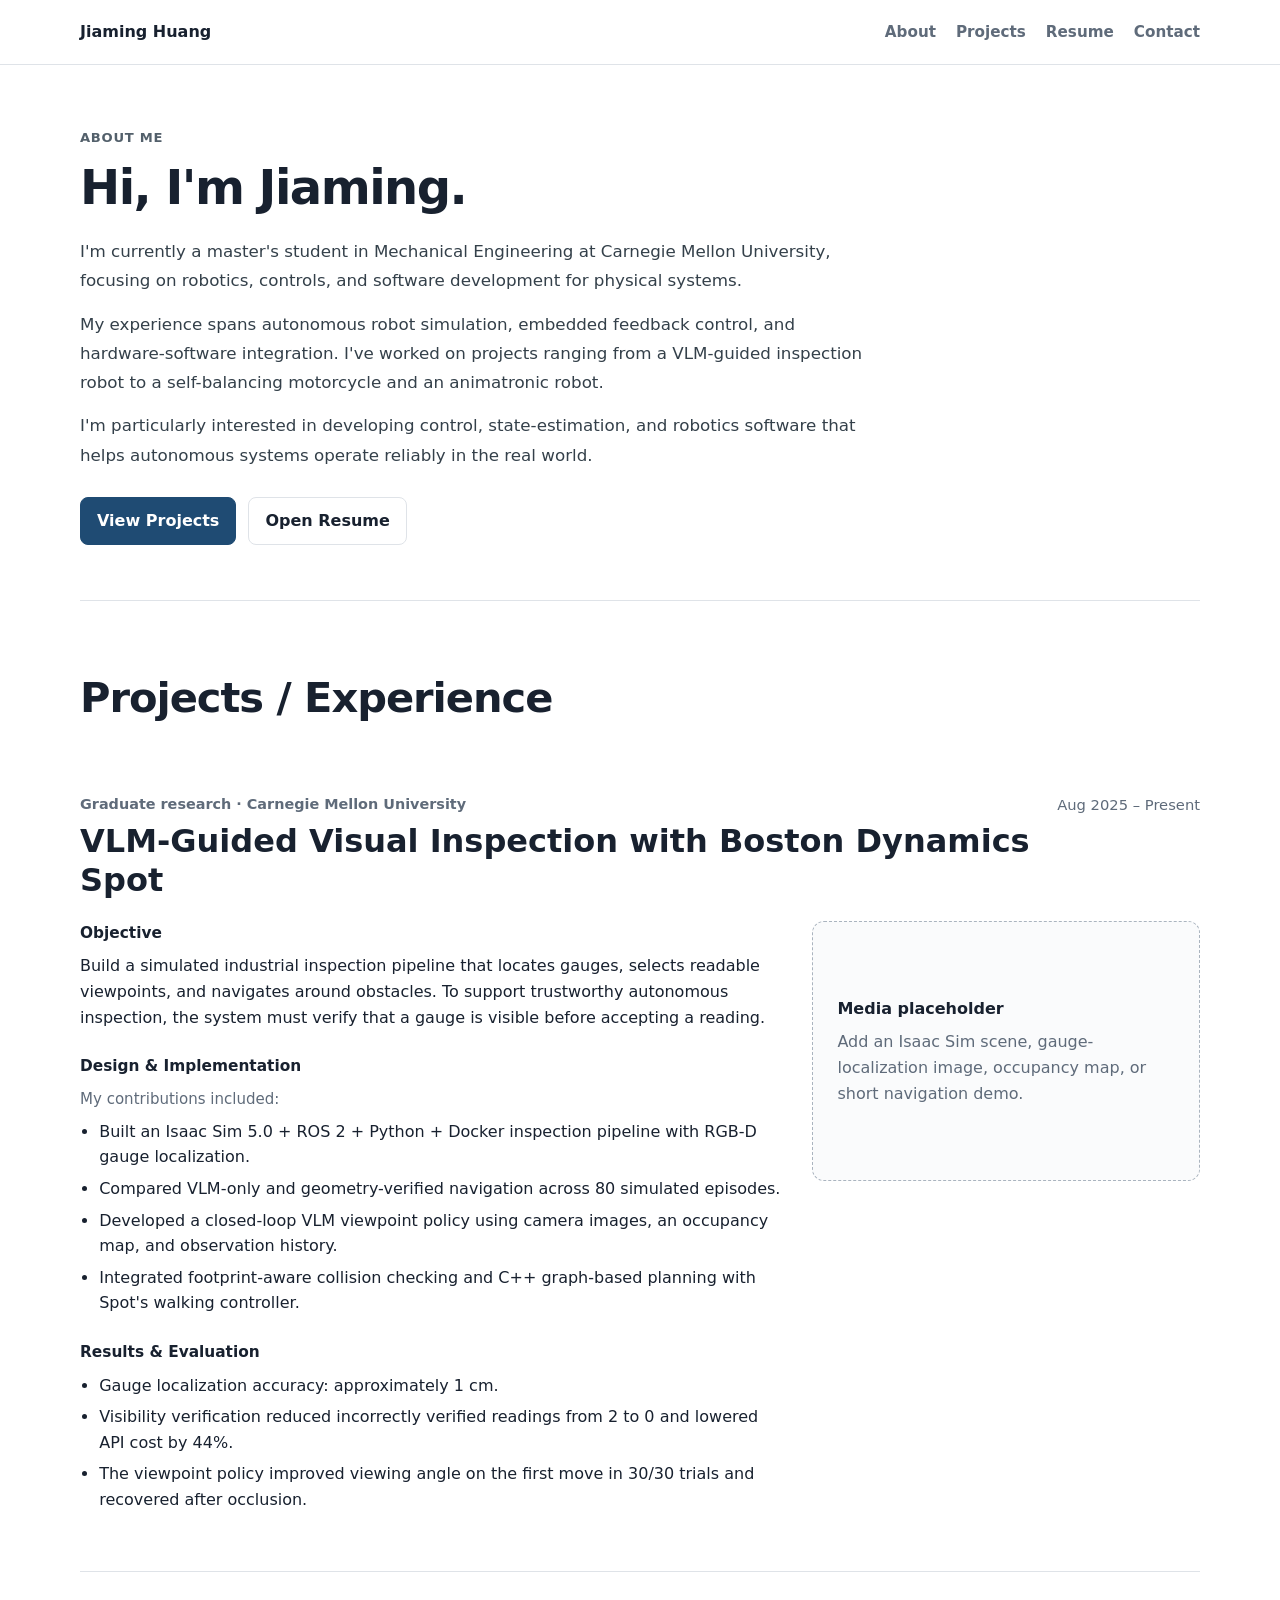
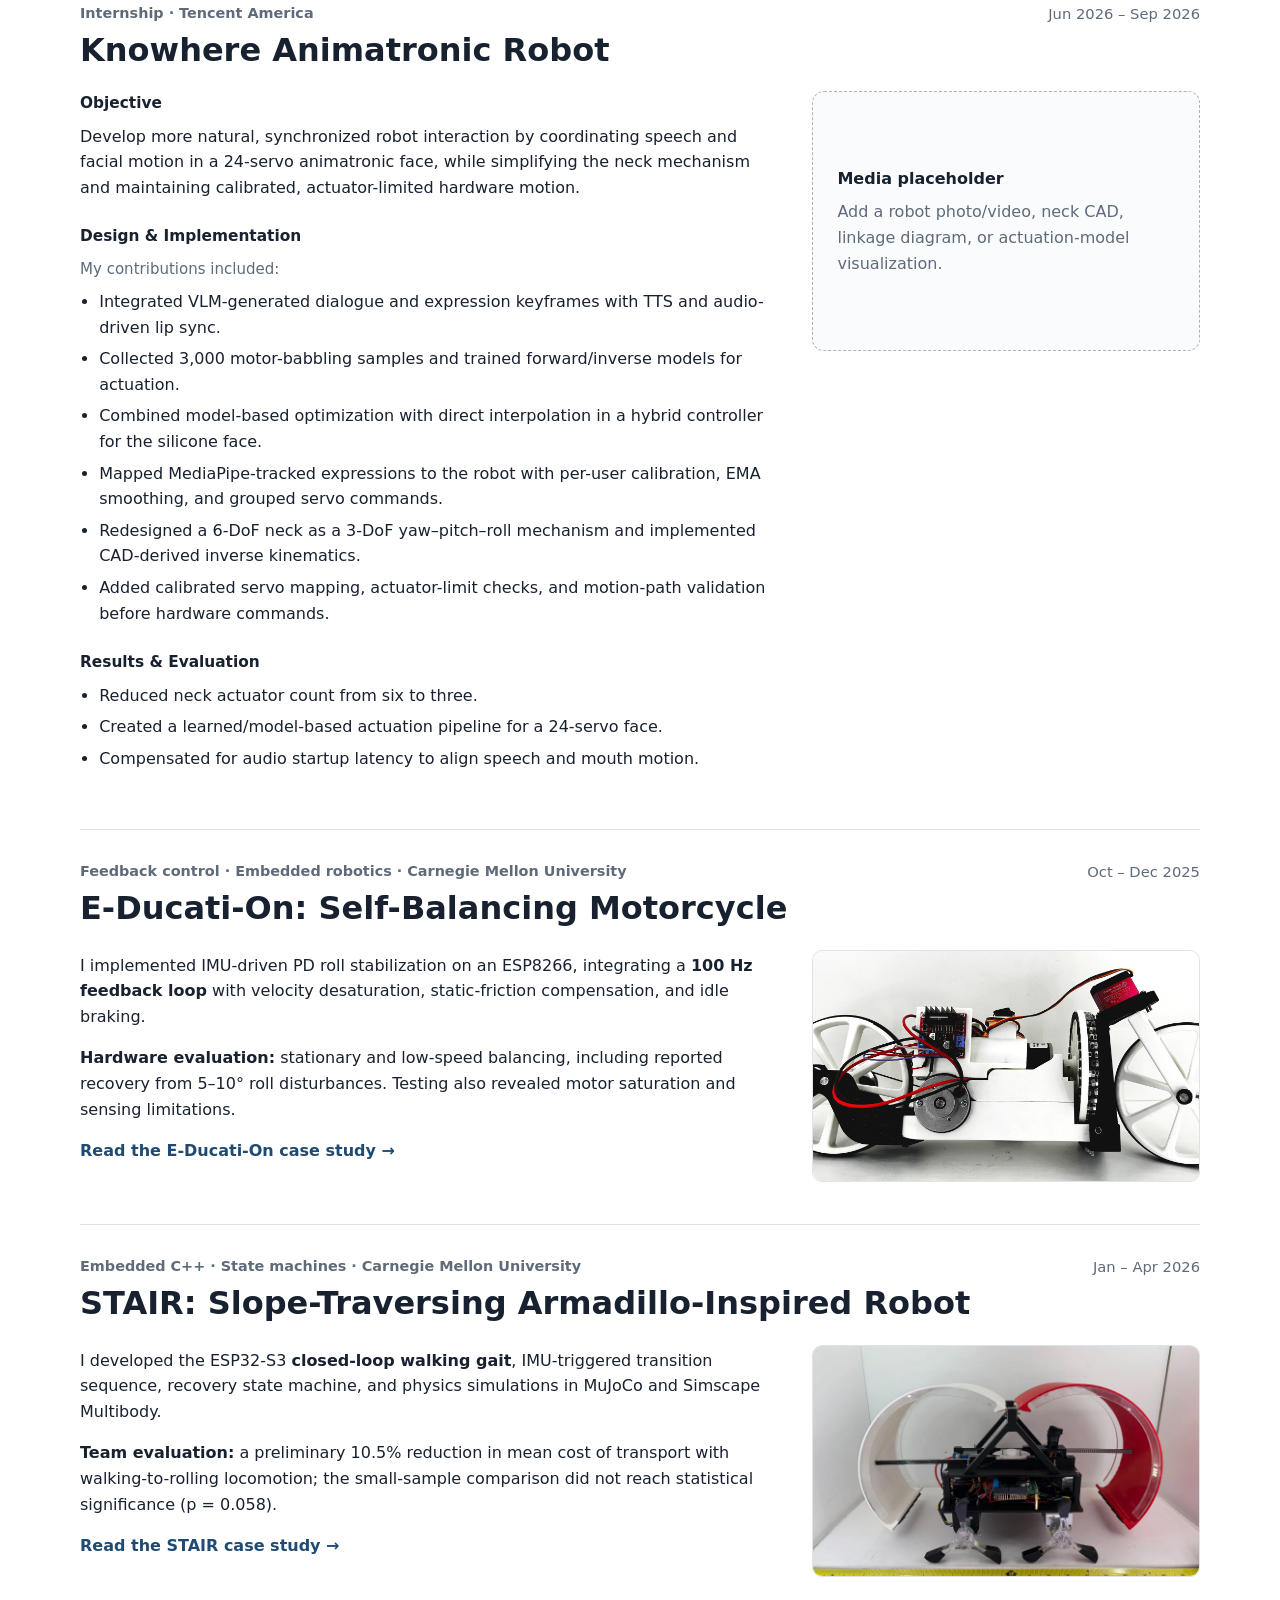
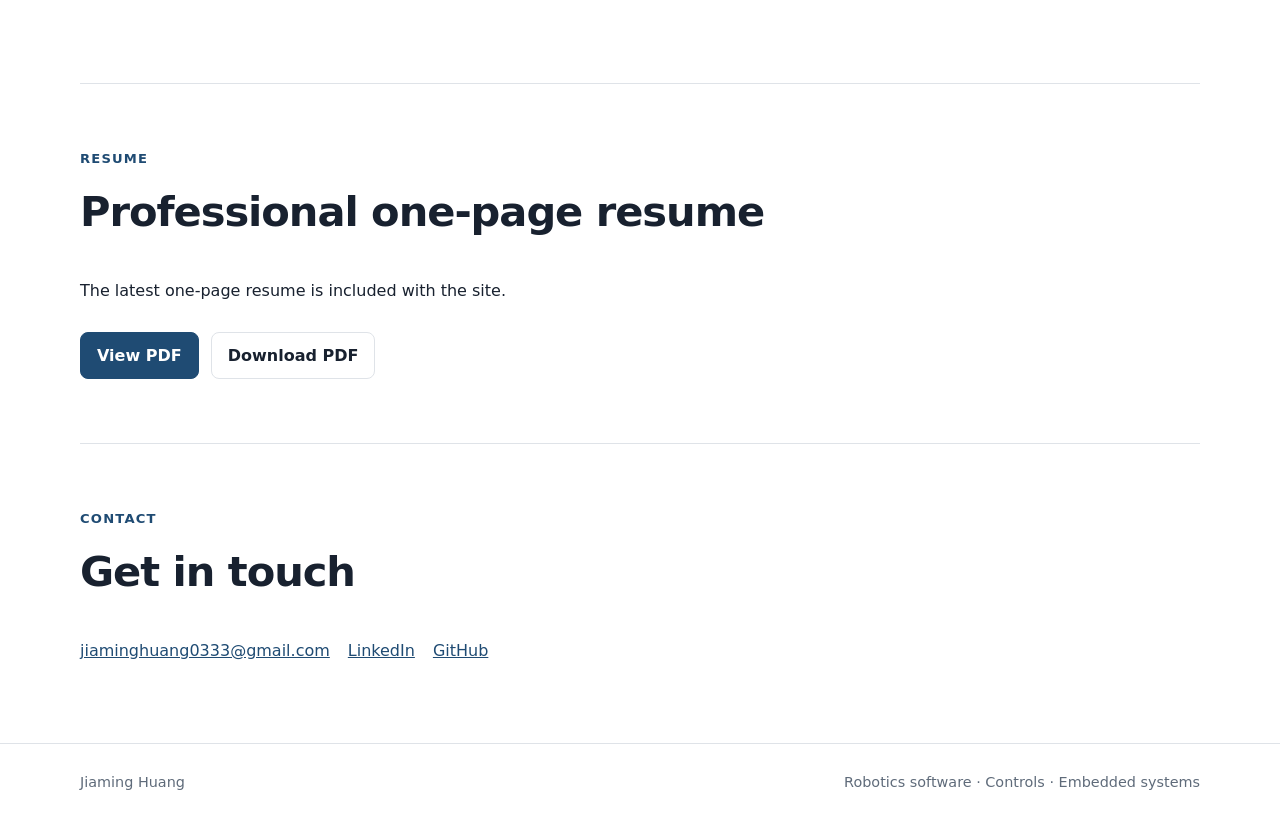
==== commit ee0bdc94: "Add files via upload" ====
--- a/index.html
+++ b/index.html
@@ -51,13 +51,15 @@
 
         <div class="project-grid">
           <div class="project-copy">
-            <h4>Problem / goal</h4>
+            <h4>Objective</h4>
             <p>
-              Build a simulated inspection pipeline that can locate gauges, select useful viewpoints,
-              navigate safely, and avoid verifying readings when the target is not actually visible.
+              Build a simulated industrial inspection pipeline that locates gauges, selects readable viewpoints,
+              and navigates around obstacles. To support trustworthy autonomous inspection, the system must
+              verify that a gauge is visible before accepting a reading.
             </p>
 
-            <h4>My contribution</h4>
+            <h4>Design &amp; Implementation</h4>
+            <p class="contributions-lead">My contributions included:</p>
             <ul>
               <li>Built an Isaac Sim 5.0 + ROS 2 + Python + Docker inspection pipeline with RGB-D gauge localization.</li>
               <li>Compared VLM-only and geometry-verified navigation across 80 simulated episodes.</li>
@@ -65,15 +67,12 @@
               <li>Integrated footprint-aware collision checking and C++ graph-based planning with Spot's walking controller.</li>
             </ul>
 
-            <h4>Evidence / results</h4>
+            <h4>Results &amp; Evaluation</h4>
             <ul>
               <li>Gauge localization accuracy: approximately 1 cm.</li>
               <li>Visibility verification reduced incorrectly verified readings from 2 to 0 and lowered API cost by 44%.</li>
               <li>The viewpoint policy improved viewing angle on the first move in 30/30 trials and recovered after occlusion.</li>
             </ul>
-
-            <h4>Why it matters</h4>
-            <p class="placeholder-empty" aria-hidden="true"></p>
           </div>
 
           <div class="media-placeholder">
@@ -94,13 +93,15 @@
 
         <div class="project-grid">
           <div class="project-copy">
-            <h4>Problem / goal</h4>
+            <h4>Objective</h4>
             <p>
-              Improve motion and expression generation for a 24-servo animatronic face while
-              simplifying the neck mechanism and maintaining safe, calibrated hardware motion.
+              Develop more natural, synchronized robot interaction by coordinating speech and facial
+              motion in a 24-servo animatronic face, while simplifying the neck mechanism and maintaining
+              calibrated, actuator-limited hardware motion.
             </p>
 
-            <h4>My contribution</h4>
+            <h4>Design &amp; Implementation</h4>
+            <p class="contributions-lead">My contributions included:</p>
             <ul>
               <li>Integrated VLM-generated dialogue and expression keyframes with TTS and audio-driven lip sync.</li>
               <li>Collected 3,000 motor-babbling samples and trained forward/inverse models for actuation.</li>
@@ -110,15 +111,12 @@
               <li>Added calibrated servo mapping, actuator-limit checks, and motion-path validation before hardware commands.</li>
             </ul>
 
-            <h4>Evidence / results</h4>
+            <h4>Results &amp; Evaluation</h4>
             <ul>
               <li>Reduced neck actuator count from six to three.</li>
               <li>Created a learned/model-based actuation pipeline for a 24-servo face.</li>
               <li>Compensated for audio startup latency to align speech and mouth motion.</li>
             </ul>
-
-            <h4>Why it matters</h4>
-            <p class="placeholder-empty" aria-hidden="true"></p>
           </div>
 
           <div class="media-placeholder">
--- a/styles.css
+++ b/styles.css
@@ -175,13 +175,6 @@
   .footer-inner { align-items: flex-start; flex-direction: column; justify-content: center; padding: 20px 0; }
 }
 
-.placeholder-empty { min-height: 1rem; }
-
-.why-placeholder {
-  min-height: 0.8rem;
-  margin: 0;
-}
-
 /* Homepage previews for finished case studies. */
 .project-preview .project-copy > p { max-width:700px; }
 .project-preview .project-grid { align-items:center; }
@@ -189,3 +182,6 @@
 .project-read-link:hover,.project-read-link:focus { text-decoration:underline; }
 .project-thumbnail { display:block; }
 .project-thumbnail img { display:block; width:100%; aspect-ratio:5/3; object-fit:cover; background:white; border:1px solid var(--border); border-radius:10px; }
+
+/* Clarify authorship without adding another visual heading. */
+.contributions-lead { margin: 0 0 8px; color: var(--muted); font-size: 0.94rem; }
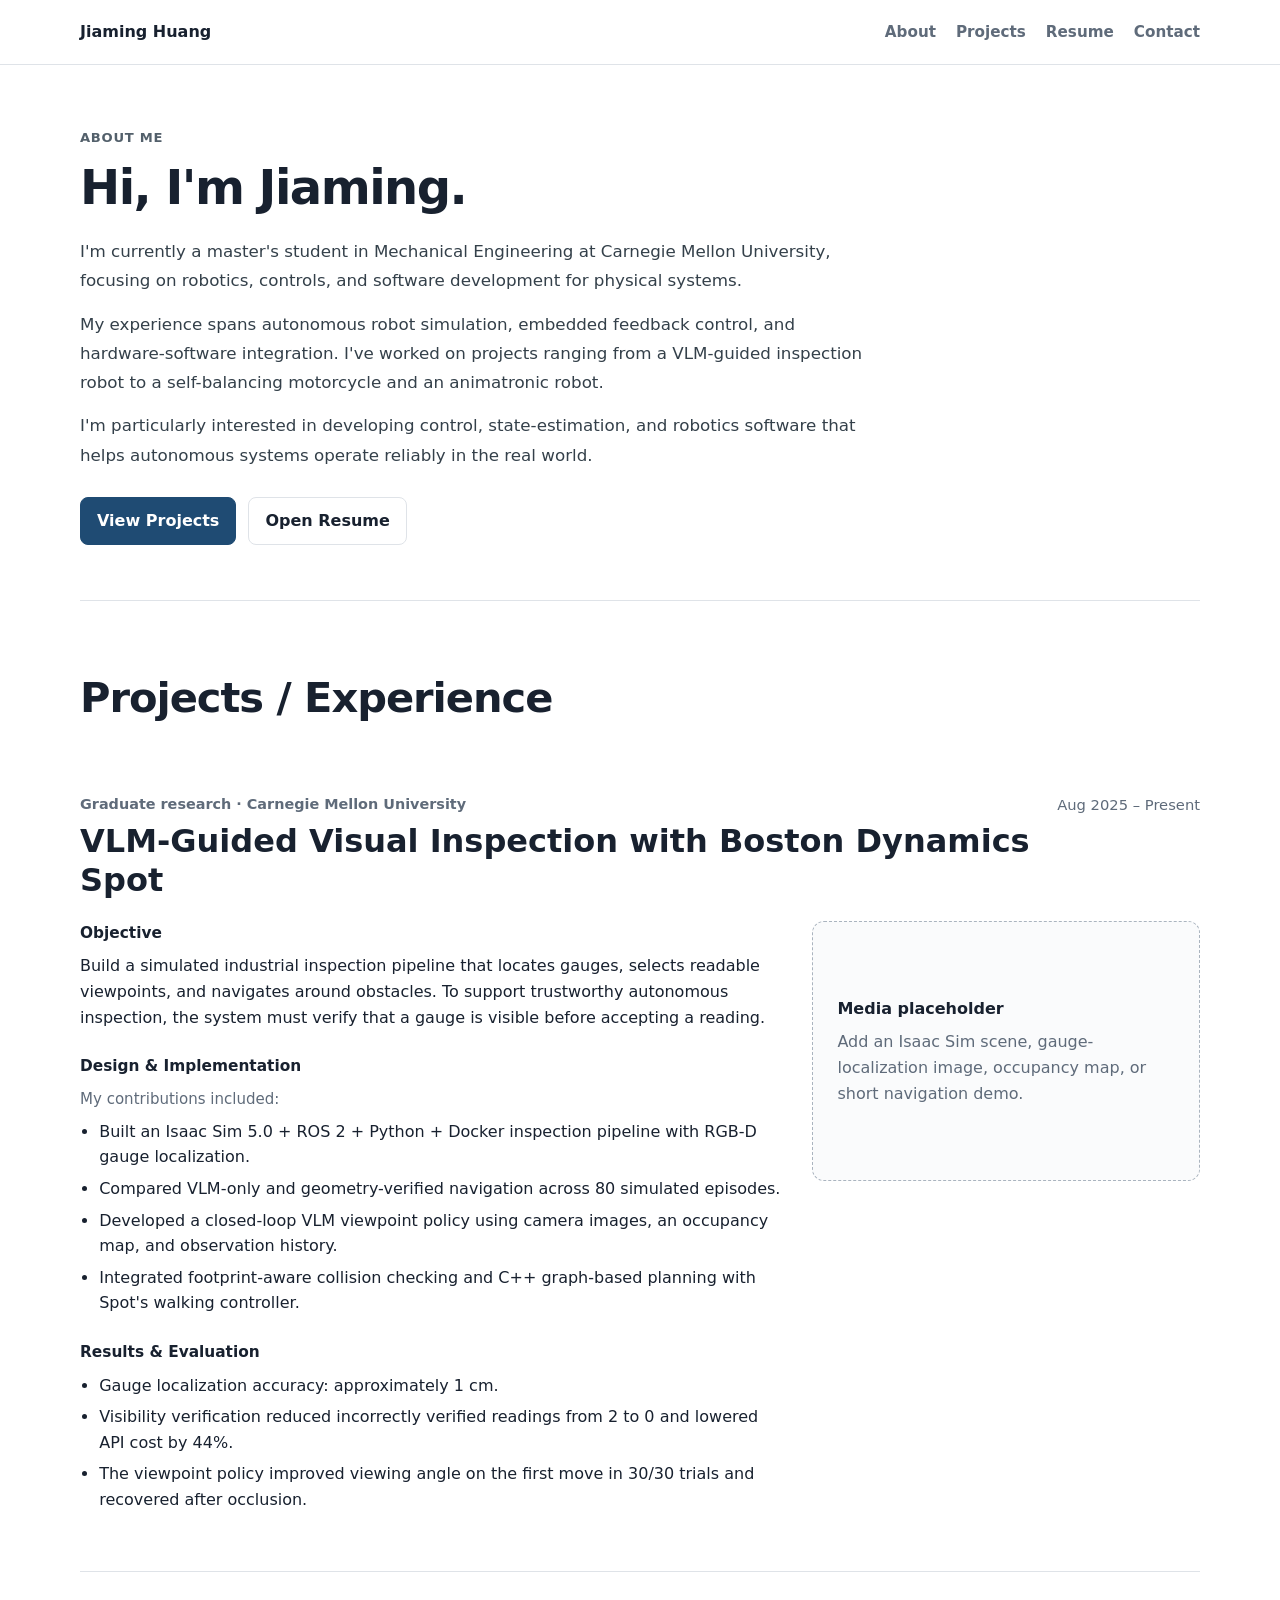
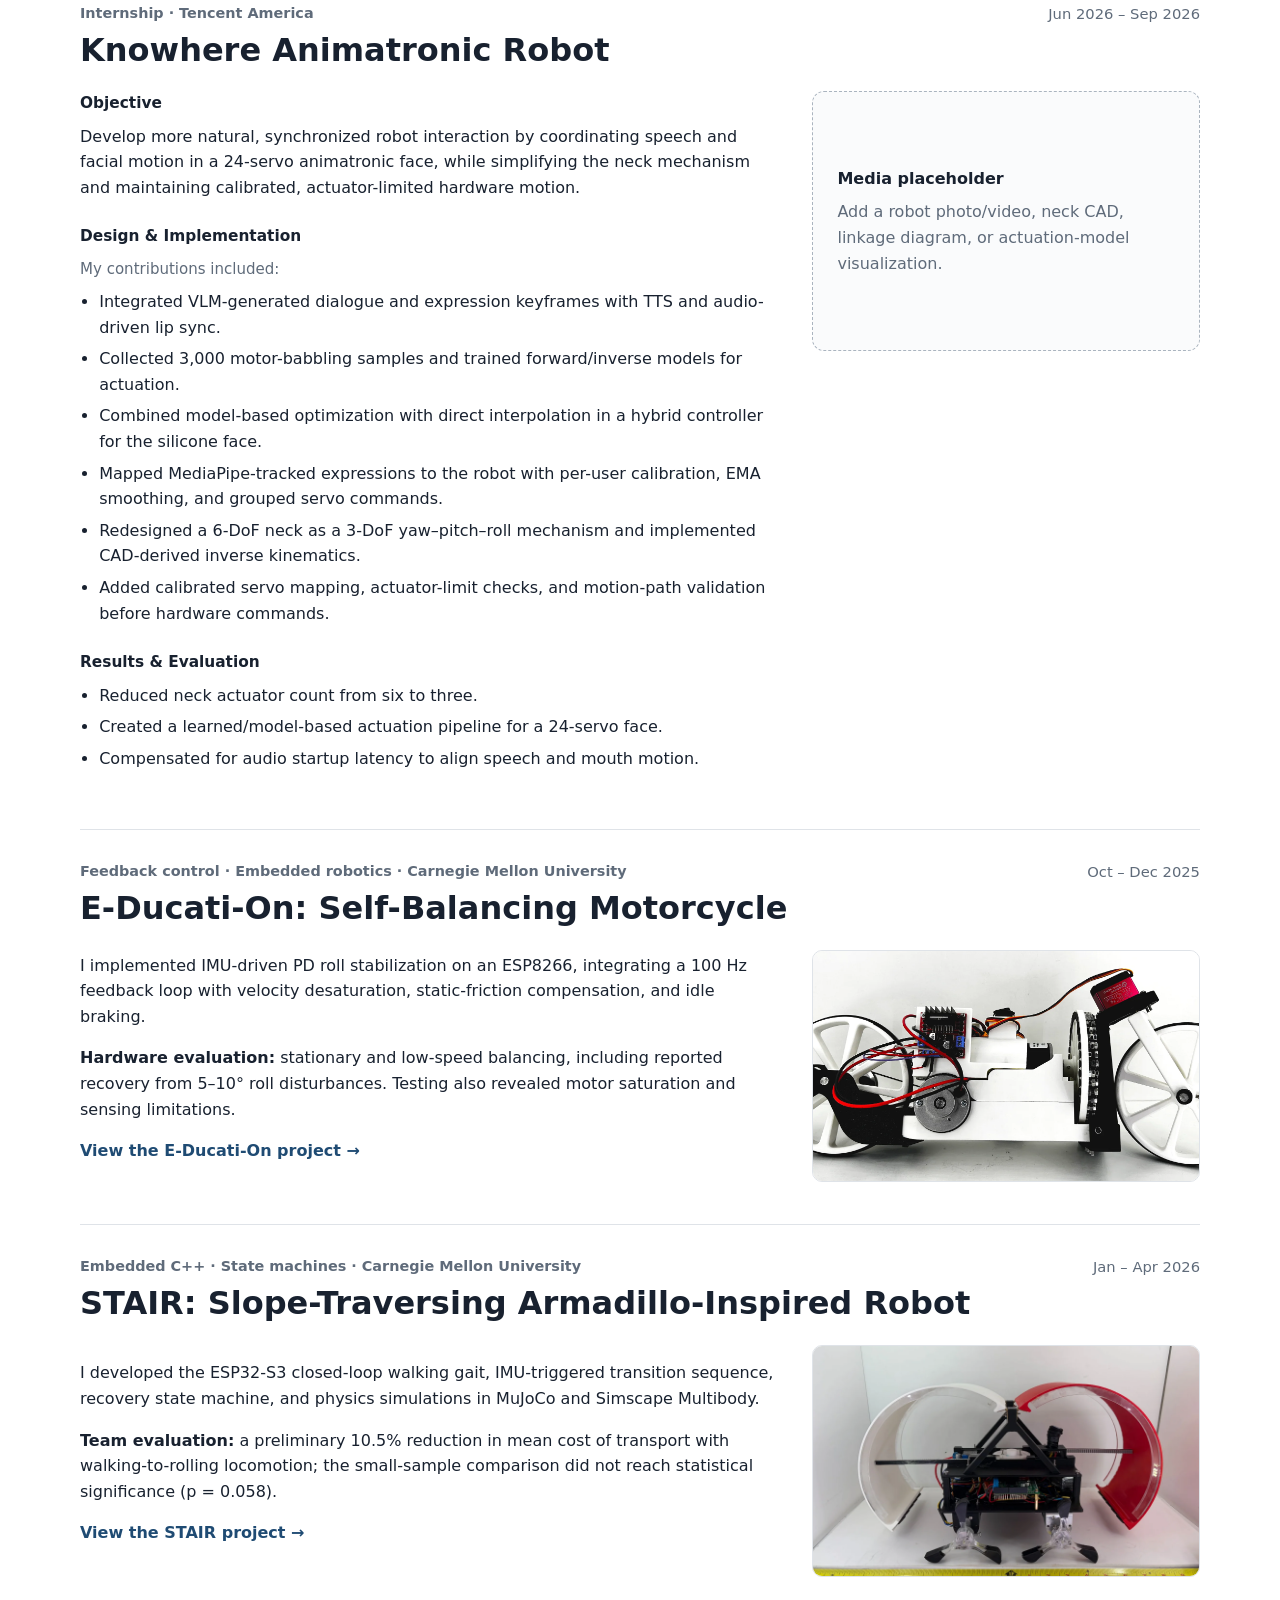
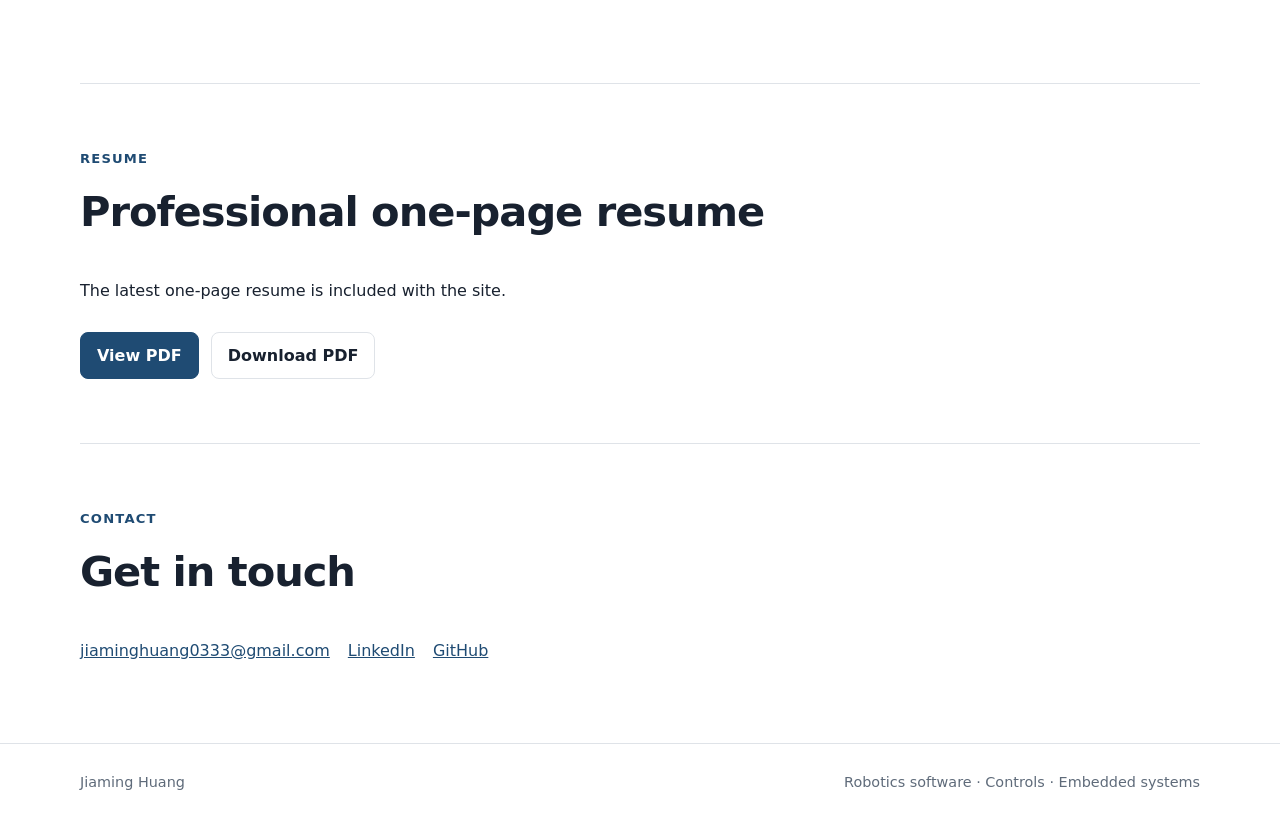
==== commit 0b8d8687: "Add files via upload" ====
--- a/index.html
+++ b/index.html
@@ -133,9 +133,9 @@
         </div>
         <div class="project-grid">
           <div class="project-copy">
-            <p>I implemented IMU-driven PD roll stabilization on an ESP8266, integrating a <strong>100 Hz feedback loop</strong> with velocity desaturation, static-friction compensation, and idle braking.</p>
+            <p>I implemented IMU-driven PD roll stabilization on an ESP8266, integrating a 100 Hz feedback loop with velocity desaturation, static-friction compensation, and idle braking.</p>
             <p><strong>Hardware evaluation:</strong> stationary and low-speed balancing, including reported recovery from 5–10° roll disturbances. Testing also revealed motor saturation and sensing limitations.</p>
-            <p><a class="project-read-link" href="projects/e-ducati-on.html">Read the E-Ducati-On case study →</a></p>
+            <p><a class="project-read-link" href="projects/e-ducati-on.html">View the E-Ducati-On project →</a></p>
           </div>
           <a class="project-thumbnail" href="projects/e-ducati-on.html" aria-label="Read E-Ducati-On project page">
             <img src="assets/projects/ducati/prototype.webp" alt="Completed E-Ducati-On reaction-wheel motorcycle prototype" loading="lazy" />
@@ -150,9 +150,9 @@
         </div>
         <div class="project-grid">
           <div class="project-copy">
-            <p>I developed the ESP32-S3 <strong>closed-loop walking gait</strong>, IMU-triggered transition sequence, recovery state machine, and physics simulations in MuJoCo and Simscape Multibody.</p>
+            <p>I developed the ESP32-S3 closed-loop walking gait, IMU-triggered transition sequence, recovery state machine, and physics simulations in MuJoCo and Simscape Multibody.</p>
             <p><strong>Team evaluation:</strong> a preliminary 10.5% reduction in mean cost of transport with walking-to-rolling locomotion; the small-sample comparison did not reach statistical significance (p = 0.058).</p>
-            <p><a class="project-read-link" href="projects/stair.html">Read the STAIR case study →</a></p>
+            <p><a class="project-read-link" href="projects/stair.html">View the STAIR project →</a></p>
           </div>
           <a class="project-thumbnail" href="projects/stair.html" aria-label="Read STAIR project page">
             <img src="assets/projects/stair/walking.webp" alt="STAIR robot with shell open in walking configuration" loading="lazy" />
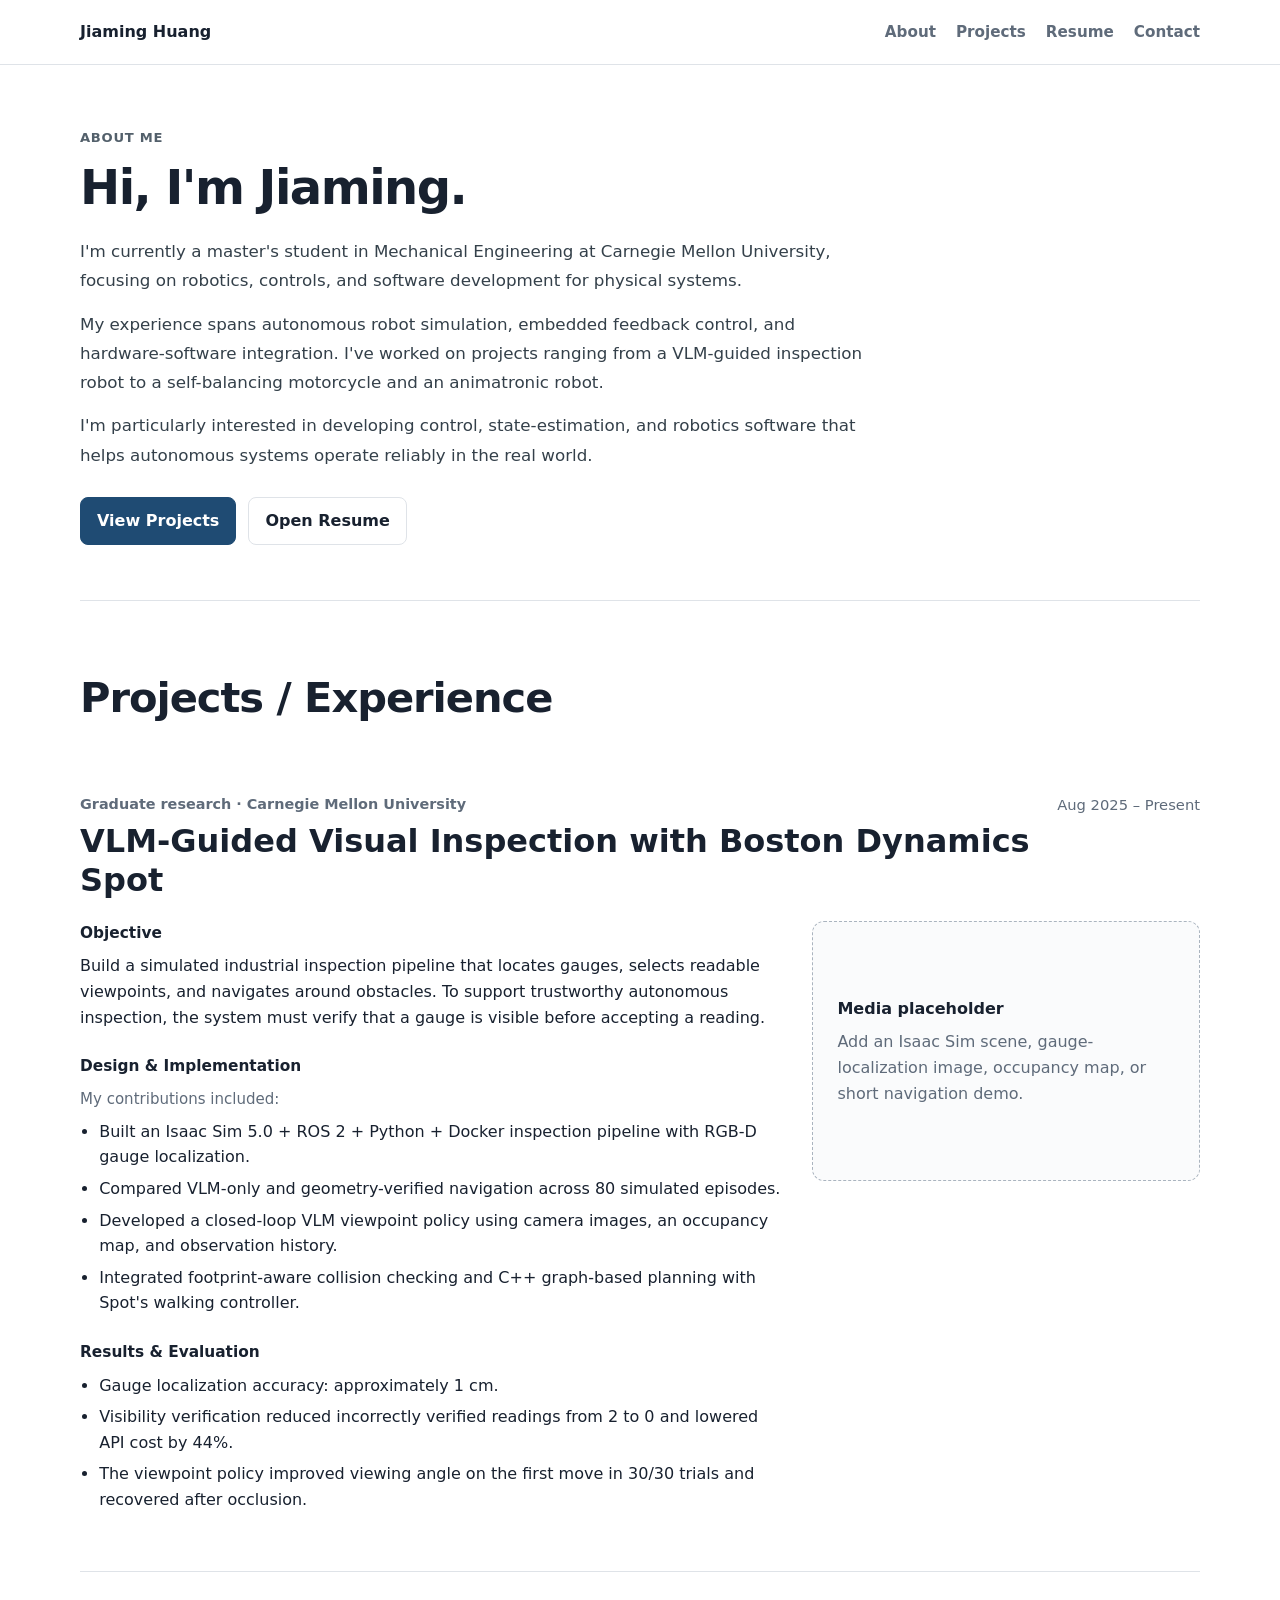
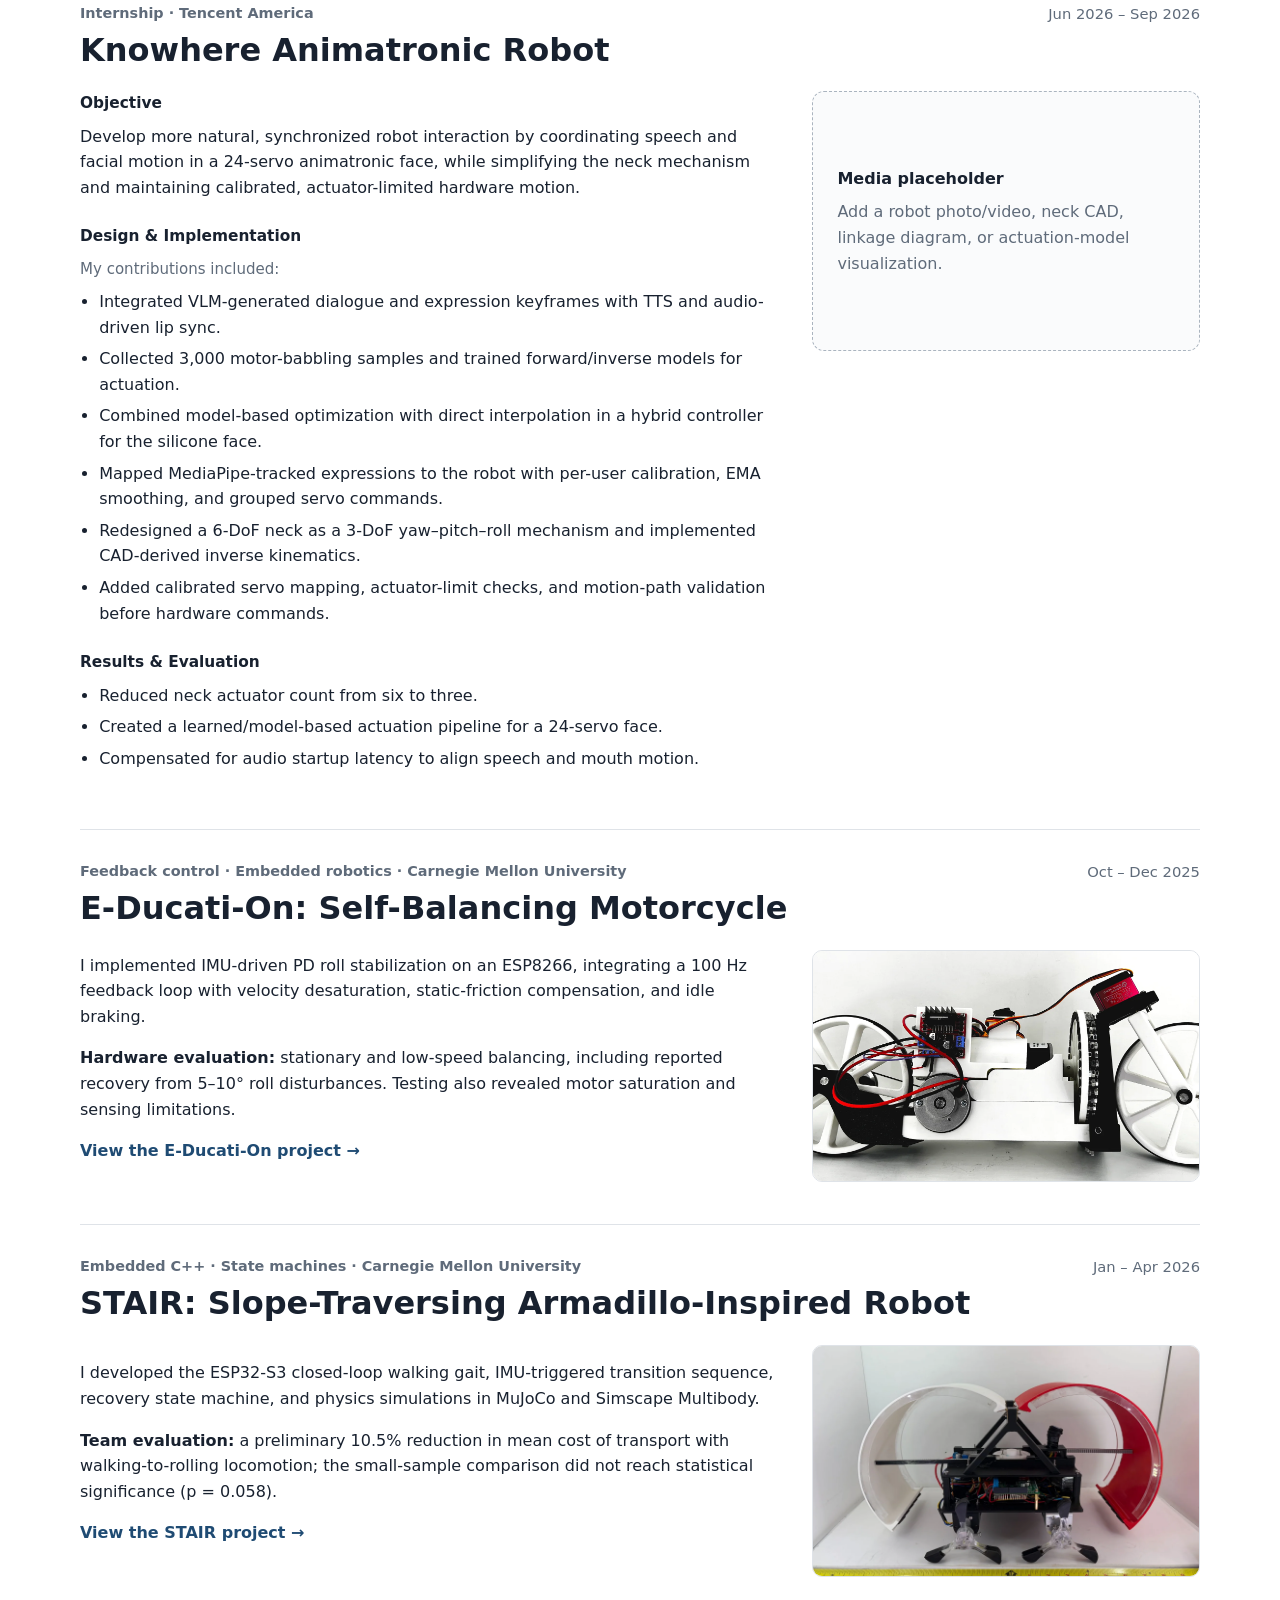
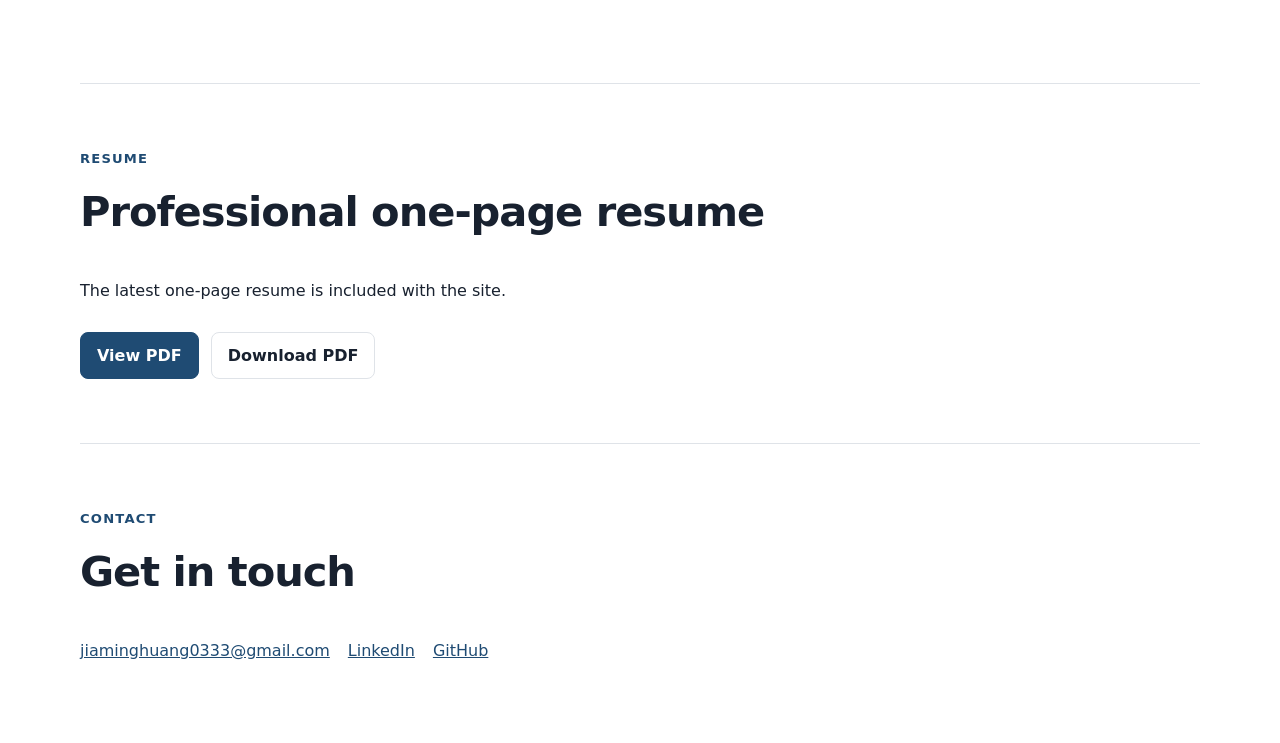
==== commit b92dc5fd: "Add files via upload" ====
--- a/index.html
+++ b/index.html
@@ -185,12 +185,5 @@
       </p>
     </section>
   </main>
-
-  <footer>
-    <div class="wrap footer-inner">
-      <span>Jiaming Huang</span>
-      <span>Robotics software · Controls · Embedded systems</span>
-    </div>
-  </footer>
 </body>
 </html>
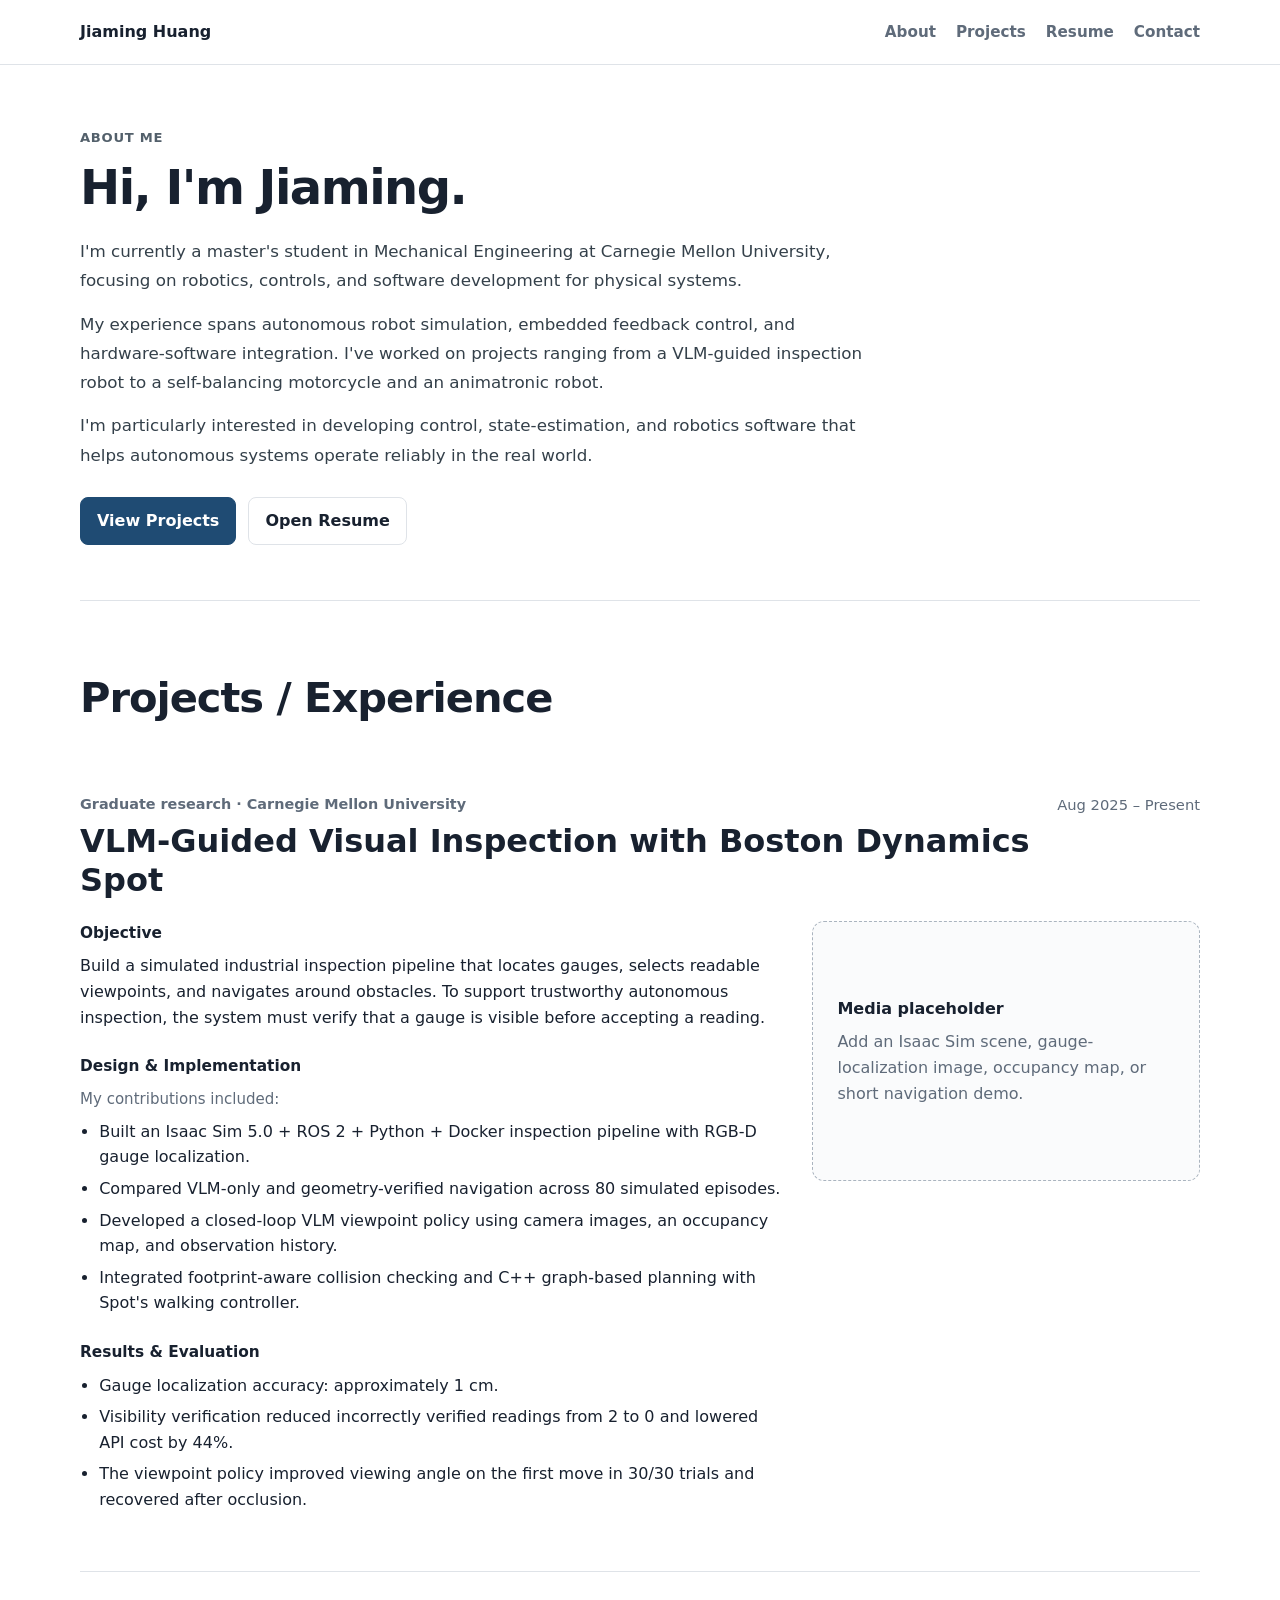
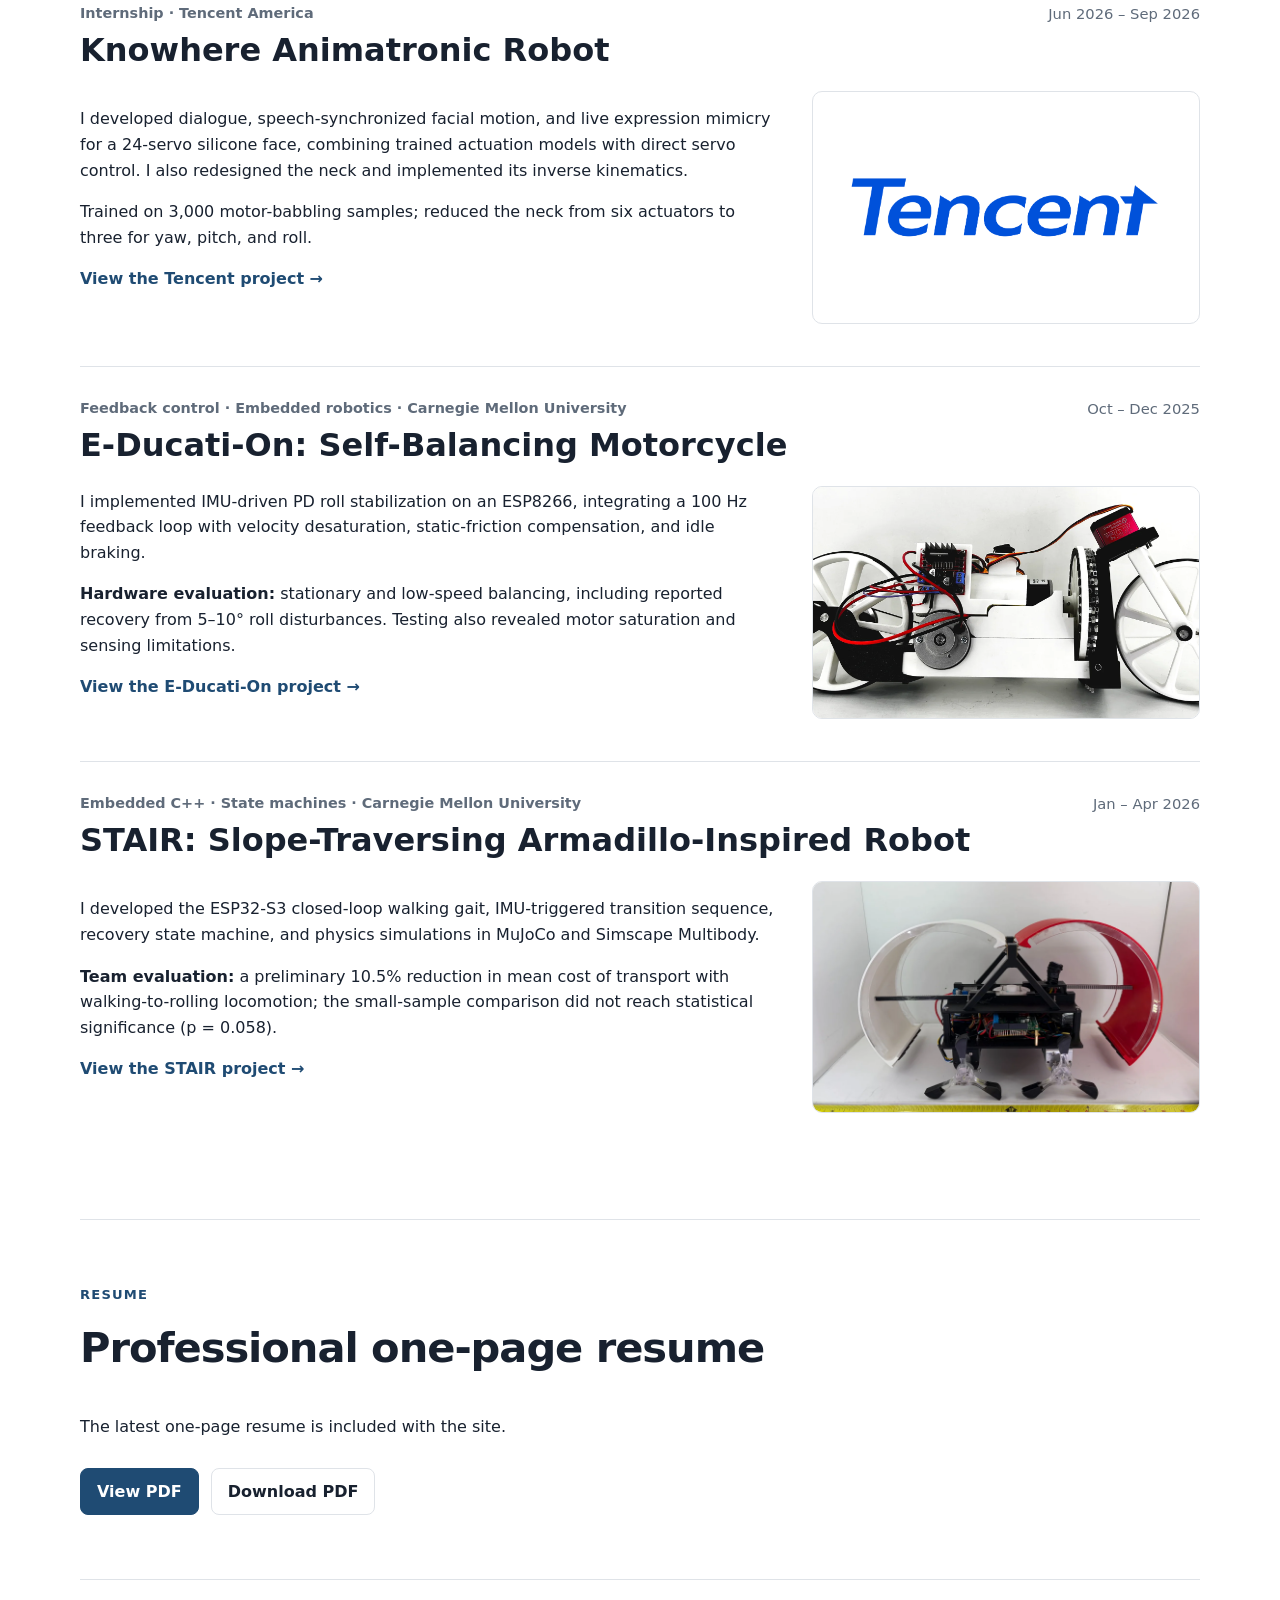
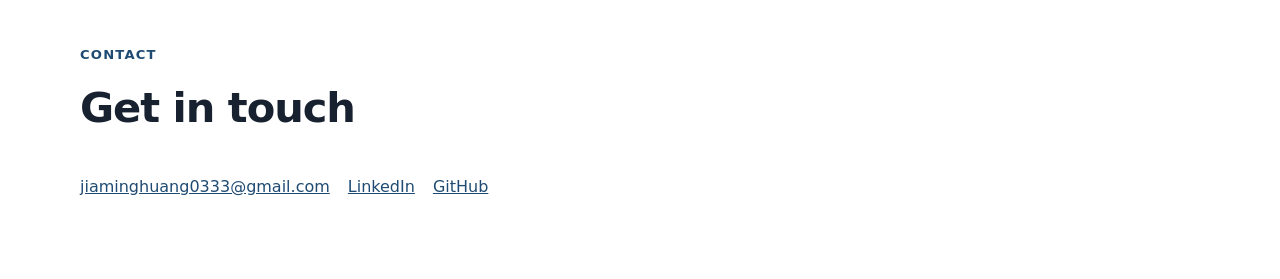
==== commit e0689a22: "Add Tencent project preview and protected page entry" ====
--- a/index.html
+++ b/index.html
@@ -82,47 +82,23 @@
         </div>
       </article>
 
-      <article class="project">
+      <article class="project project-preview" aria-labelledby="tencent-preview-title">
         <div class="project-topline">
           <div>
             <p class="project-kicker">Internship · Tencent America</p>
-            <h3>Knowhere Animatronic Robot</h3>
+            <h3 id="tencent-preview-title">Knowhere Animatronic Robot</h3>
           </div>
           <p class="project-date">Jun 2026 – Sep 2026</p>
         </div>
-
         <div class="project-grid">
           <div class="project-copy">
-            <h4>Objective</h4>
-            <p>
-              Develop more natural, synchronized robot interaction by coordinating speech and facial
-              motion in a 24-servo animatronic face, while simplifying the neck mechanism and maintaining
-              calibrated, actuator-limited hardware motion.
-            </p>
-
-            <h4>Design &amp; Implementation</h4>
-            <p class="contributions-lead">My contributions included:</p>
-            <ul>
-              <li>Integrated VLM-generated dialogue and expression keyframes with TTS and audio-driven lip sync.</li>
-              <li>Collected 3,000 motor-babbling samples and trained forward/inverse models for actuation.</li>
-              <li>Combined model-based optimization with direct interpolation in a hybrid controller for the silicone face.</li>
-              <li>Mapped MediaPipe-tracked expressions to the robot with per-user calibration, EMA smoothing, and grouped servo commands.</li>
-              <li>Redesigned a 6-DoF neck as a 3-DoF yaw–pitch–roll mechanism and implemented CAD-derived inverse kinematics.</li>
-              <li>Added calibrated servo mapping, actuator-limit checks, and motion-path validation before hardware commands.</li>
-            </ul>
-
-            <h4>Results &amp; Evaluation</h4>
-            <ul>
-              <li>Reduced neck actuator count from six to three.</li>
-              <li>Created a learned/model-based actuation pipeline for a 24-servo face.</li>
-              <li>Compensated for audio startup latency to align speech and mouth motion.</li>
-            </ul>
+            <p>I developed dialogue, speech-synchronized facial motion, and live expression mimicry for a 24-servo silicone face, combining trained actuation models with direct servo control. I also redesigned the neck and implemented its inverse kinematics.</p>
+            <p>Trained on 3,000 motor-babbling samples; reduced the neck from six actuators to three for yaw, pitch, and roll.</p>
+            <p><a class="project-read-link" href="projects/tencent.html">View the Tencent project →</a></p>
           </div>
-
-          <div class="media-placeholder">
-            <strong>Media placeholder</strong>
-            <span>Add a robot photo/video, neck CAD, linkage diagram, or actuation-model visualization.</span>
-          </div>
+          <a class="project-thumbnail" href="projects/tencent.html" aria-label="View the password-protected Tencent project">
+            <img src="assets/projects/tencent/tencent-logo.png" alt="Tencent logo" width="2162" height="889" loading="lazy" style="height:auto; object-fit:contain; padding:24px;" />
+          </a>
         </div>
       </article>
 
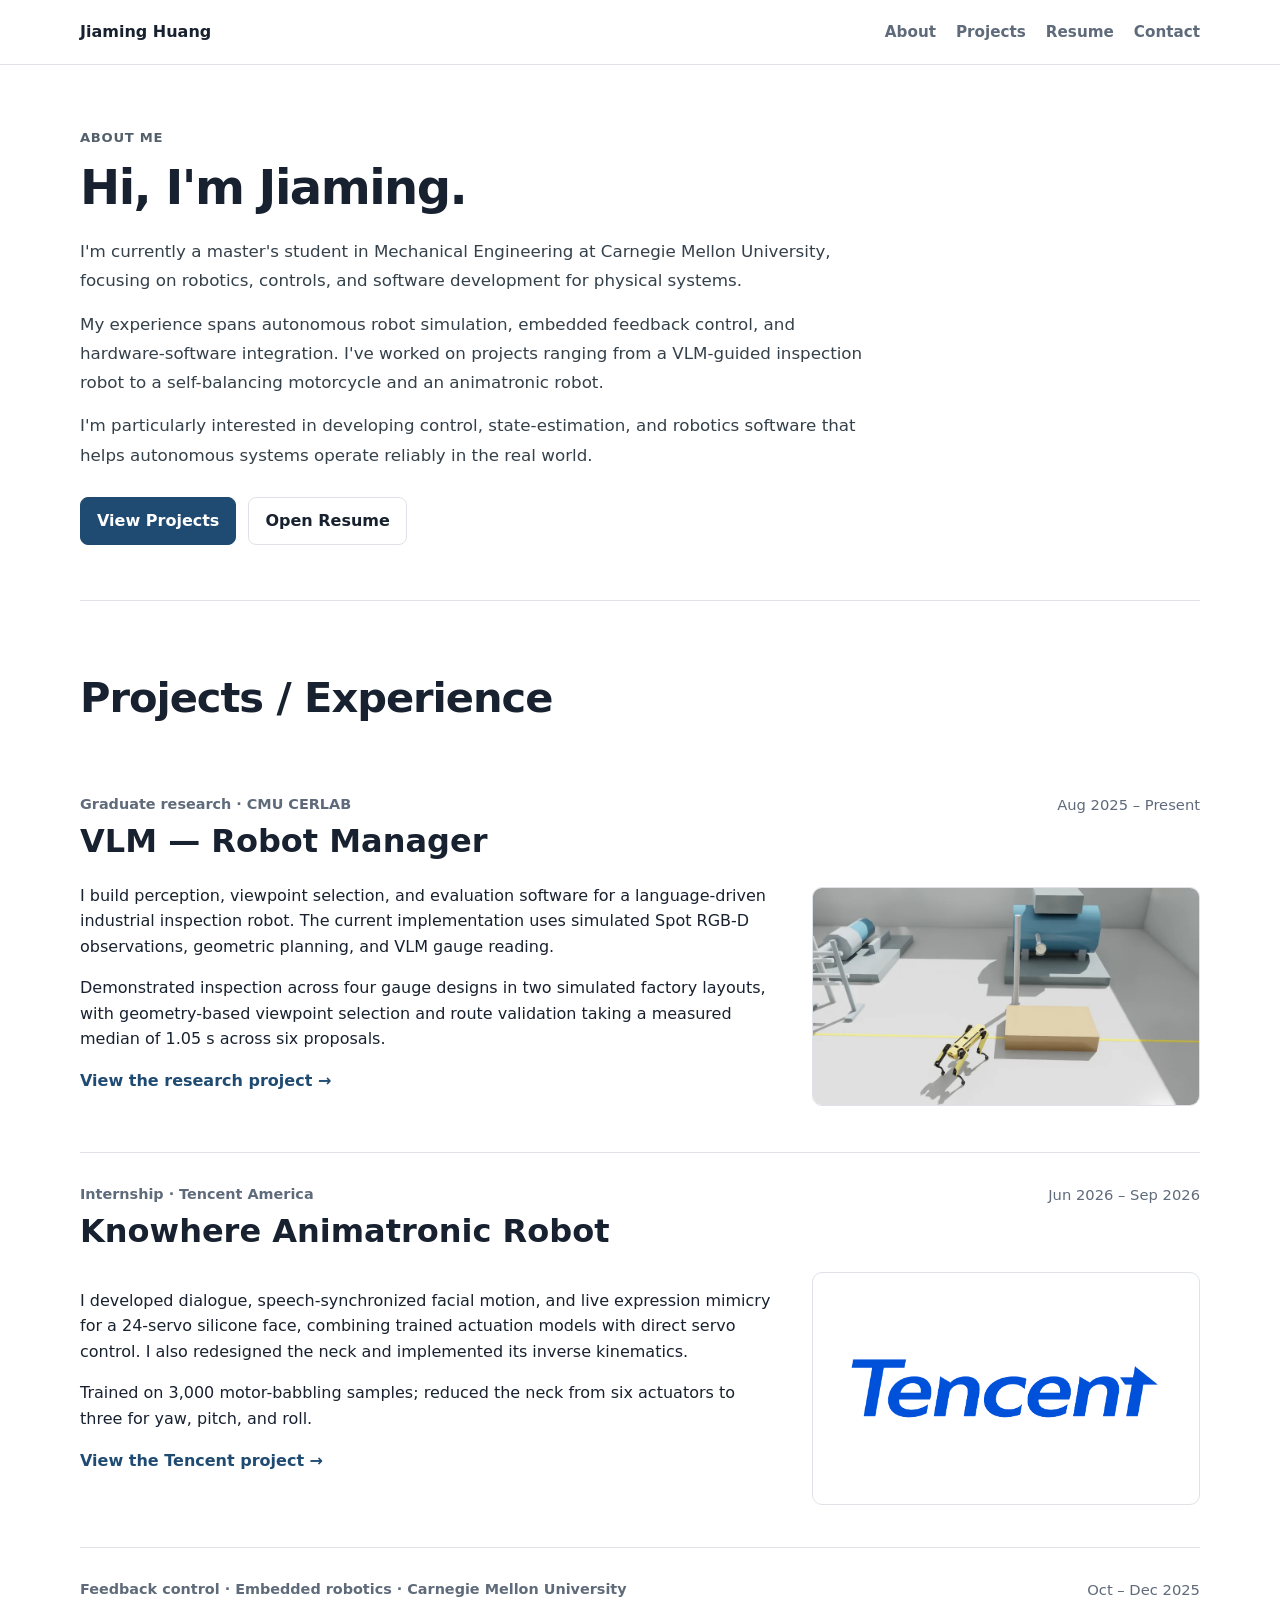
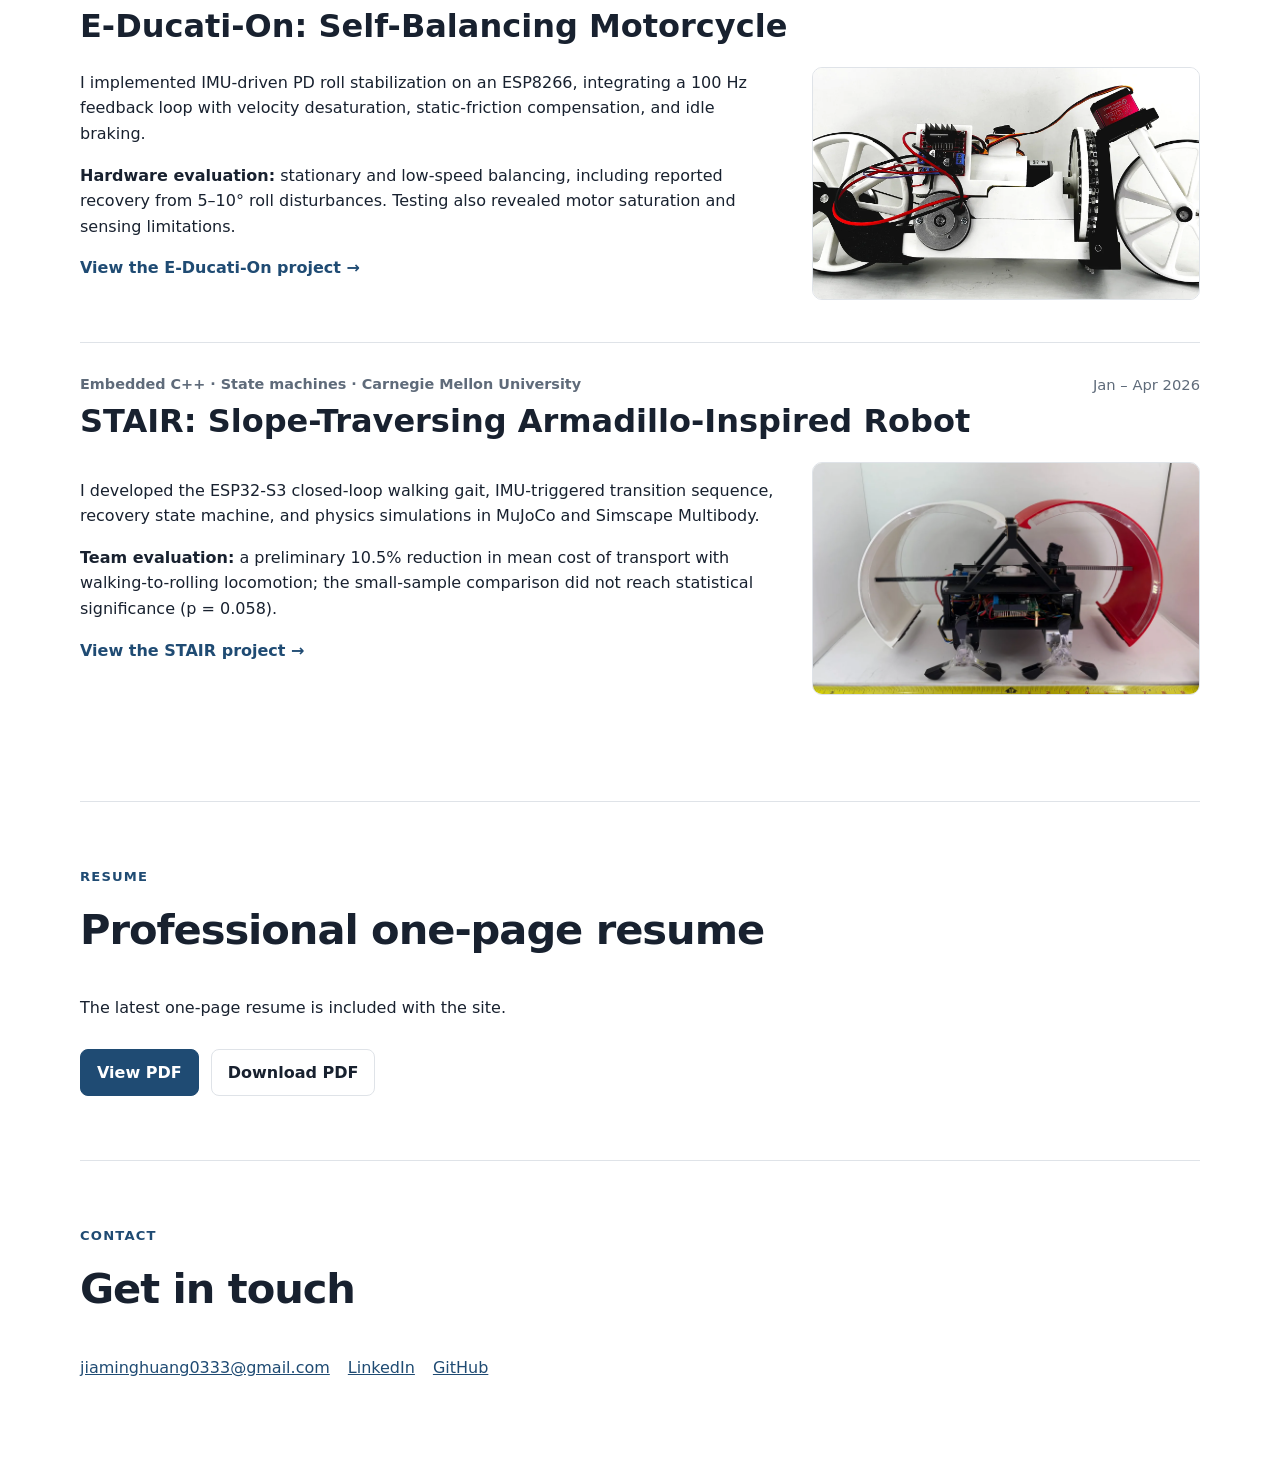
==== commit a5c9ab3e: "Update Robot Manager research preview and case study" ====
--- a/index.html
+++ b/index.html
@@ -40,45 +40,23 @@
         <h2>Projects / Experience</h2>
       </div>
 
-      <article class="project">
+      <article class="project project-preview" aria-labelledby="research-preview-title">
         <div class="project-topline">
           <div>
-            <p class="project-kicker">Graduate research · Carnegie Mellon University</p>
-            <h3>VLM-Guided Visual Inspection with Boston Dynamics Spot</h3>
+            <p class="project-kicker">Graduate research · CMU CERLAB</p>
+            <h3 id="research-preview-title">VLM &mdash; Robot Manager</h3>
           </div>
           <p class="project-date">Aug 2025 – Present</p>
         </div>
-
         <div class="project-grid">
           <div class="project-copy">
-            <h4>Objective</h4>
-            <p>
-              Build a simulated industrial inspection pipeline that locates gauges, selects readable viewpoints,
-              and navigates around obstacles. To support trustworthy autonomous inspection, the system must
-              verify that a gauge is visible before accepting a reading.
-            </p>
-
-            <h4>Design &amp; Implementation</h4>
-            <p class="contributions-lead">My contributions included:</p>
-            <ul>
-              <li>Built an Isaac Sim 5.0 + ROS 2 + Python + Docker inspection pipeline with RGB-D gauge localization.</li>
-              <li>Compared VLM-only and geometry-verified navigation across 80 simulated episodes.</li>
-              <li>Developed a closed-loop VLM viewpoint policy using camera images, an occupancy map, and observation history.</li>
-              <li>Integrated footprint-aware collision checking and C++ graph-based planning with Spot's walking controller.</li>
-            </ul>
-
-            <h4>Results &amp; Evaluation</h4>
-            <ul>
-              <li>Gauge localization accuracy: approximately 1 cm.</li>
-              <li>Visibility verification reduced incorrectly verified readings from 2 to 0 and lowered API cost by 44%.</li>
-              <li>The viewpoint policy improved viewing angle on the first move in 30/30 trials and recovered after occlusion.</li>
-            </ul>
+            <p>I build perception, viewpoint selection, and evaluation software for a language-driven industrial inspection robot. The current implementation uses simulated Spot RGB-D observations, geometric planning, and VLM gauge reading.</p>
+            <p>Demonstrated inspection across four gauge designs in two simulated factory layouts, with geometry-based viewpoint selection and route validation taking a measured median of 1.05 s across six proposals.</p>
+            <p><a class="project-read-link" href="projects/research.html">View the research project →</a></p>
           </div>
-
-          <div class="media-placeholder">
-            <strong>Media placeholder</strong>
-            <span>Add an Isaac Sim scene, gauge-localization image, occupancy map, or short navigation demo.</span>
-          </div>
+          <a class="project-thumbnail" href="projects/research.html" aria-label="View the VLM Robot Manager research project">
+            <img src="assets/projects/research/spot-inspection.webp" alt="Simulated Spot facing a pressure gauge beside an equipment skid in the procedural factory" width="960" height="540" loading="lazy" style="height:auto; aspect-ratio:auto;" />
+          </a>
         </div>
       </article>
 
